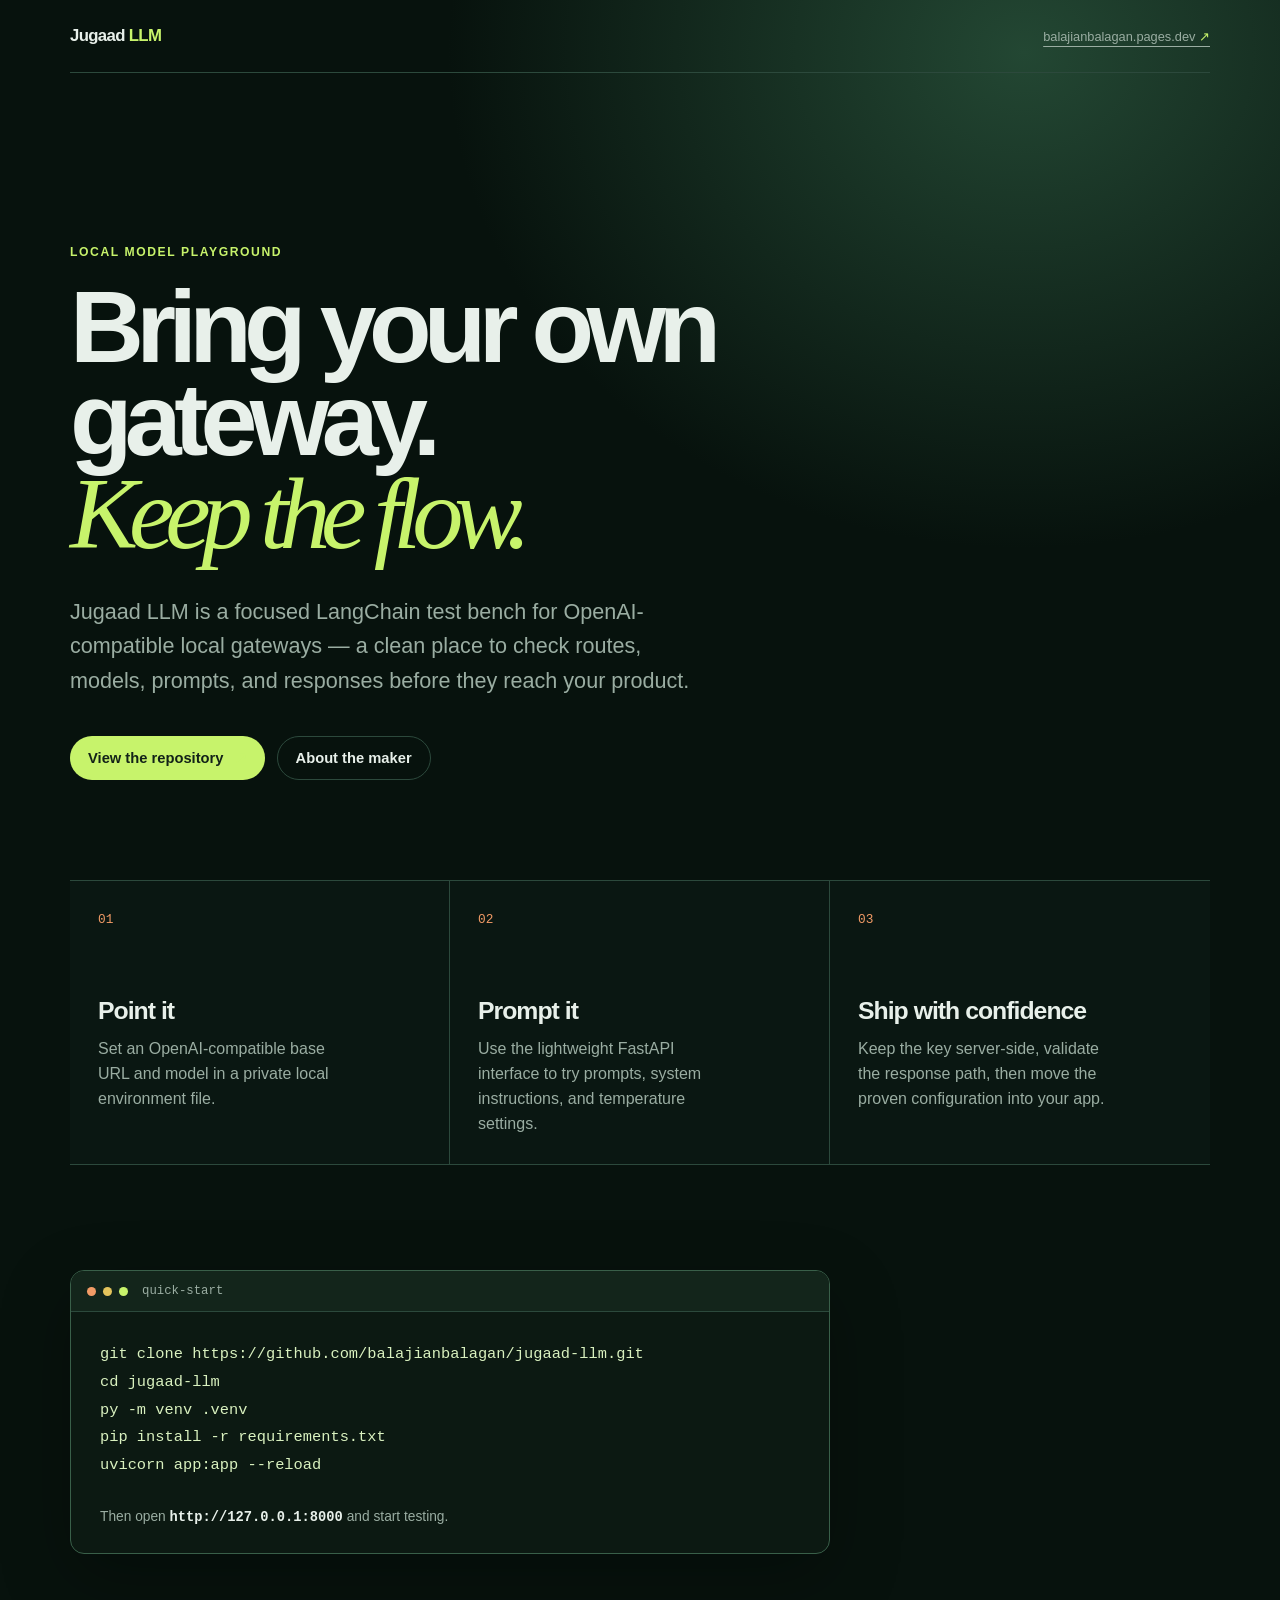
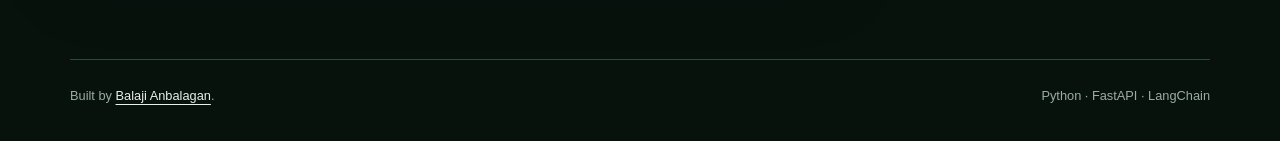
==== docs/index.html @ 56e87555 "Initial Jugaad LLM tester and Pages site" ====
<!doctype html>
<html lang="en">
  <head>
    <meta charset="utf-8" />
    <meta name="viewport" content="width=device-width, initial-scale=1" />
    <meta name="description" content="Jugaad LLM is a tiny LangChain test bench for a local OpenAI-compatible gateway." />
    <title>Jugaad LLM — local models, zero ceremony</title>
    <link rel="stylesheet" href="styles.css" />
  </head>
  <body>
    <main>
      <nav aria-label="Primary navigation">
        <a class="wordmark" href="#top" aria-label="Jugaad LLM home">Jugaad <span>LLM</span></a>
        <a class="site-link" href="https://balajianbalagan.pages.dev" target="_blank" rel="noreferrer">balajianbalagan.pages.dev <span aria-hidden="true">↗</span></a>
      </nav>
      <section id="top" class="hero" aria-labelledby="page-title">
        <p class="label">Local model playground</p>
        <h1 id="page-title">Bring your own gateway.<br /><em>Keep the flow.</em></h1>
        <p class="intro">Jugaad LLM is a focused LangChain test bench for OpenAI-compatible local gateways — a clean place to check routes, models, prompts, and responses before they reach your product.</p>
        <div class="actions">
          <a class="button primary" href="https://github.com/balajianbalagan/jugaad-llm" target="_blank" rel="noreferrer">View the repository <span aria-hidden="true">↗</span></a>
          <a class="button secondary" href="https://balajianbalagan.pages.dev" target="_blank" rel="noreferrer">About the maker</a>
        </div>
      </section>
      <section class="signal" aria-label="What Jugaad LLM does">
        <article><span>01</span><h2>Point it</h2><p>Set an OpenAI-compatible base URL and model in a private local environment file.</p></article>
        <article><span>02</span><h2>Prompt it</h2><p>Use the lightweight FastAPI interface to try prompts, system instructions, and temperature settings.</p></article>
        <article><span>03</span><h2>Ship with confidence</h2><p>Keep the key server-side, validate the response path, then move the proven configuration into your app.</p></article>
      </section>
      <section class="terminal" aria-label="Quick start">
        <div class="terminal-title"><span></span><span></span><span></span><p>quick-start</p></div>
        <pre><code>git clone https://github.com/balajianbalagan/jugaad-llm.git
cd jugaad-llm
py -m venv .venv
pip install -r requirements.txt
uvicorn app:app --reload</code></pre>
        <p>Then open <strong>http://127.0.0.1:8000</strong> and start testing.</p>
      </section>
    </main>
    <footer><p>Built by <a href="https://balajianbalagan.pages.dev" target="_blank" rel="noreferrer">Balaji Anbalagan</a>.</p><p>Python · FastAPI · LangChain</p></footer>
  </body>
</html>
---- docs/styles.css ----
:root { --ink:#e8f0ea; --quiet:#9aada2; --paper:#10201a; --deep:#07120d; --line:#2c493c; --lime:#c7f36b; --orange:#f29b66; font-family:"Trebuchet MS","Segoe UI",sans-serif; color:var(--ink); background:var(--deep); } * { box-sizing:border-box; } html { scroll-behavior:smooth; } body { min-width:320px; margin:0; background:radial-gradient(ellipse 60% 38% at 80% 3%,#234733 0%,transparent 75%),var(--deep); } main { width:min(1140px,calc(100% - 48px)); margin:auto; } nav { display:flex; align-items:center; justify-content:space-between; padding:26px 0; border-bottom:1px solid var(--line); } a { color:inherit; } .wordmark { font-size:1.05rem; font-weight:900; letter-spacing:-.04em; text-decoration:none; } .wordmark span { color:var(--lime); } .site-link { color:var(--quiet); font-size:.8rem; text-underline-offset:5px; } .site-link span,.button span { color:var(--lime); font-size:1.05em; } .hero { padding:clamp(88px,14vw,172px) 0 100px; max-width:900px; } .label { margin:0 0 21px; color:var(--lime); font-size:.76rem; font-weight:900; letter-spacing:.13em; text-transform:uppercase; } h1 { max-width:900px; margin:0; font-size:clamp(3.1rem,8vw,7.45rem); line-height:.91; letter-spacing:-.075em; } h1 em { color:var(--lime); font-family:Georgia,serif; font-weight:400; letter-spacing:-.09em; } .intro { max-width:645px; margin:34px 0 0; color:var(--quiet); font-size:clamp(1.05rem,2.2vw,1.35rem); line-height:1.6; } .actions { display:flex; flex-wrap:wrap; gap:12px; margin-top:38px; } .button { display:inline-flex; align-items:center; gap:10px; border-radius:99px; padding:13px 18px; font-size:.92rem; font-weight:800; text-decoration:none; transition:transform .18s ease,background .18s ease; } .button:hover { transform:translateY(-2px); } .primary { color:#132218; background:var(--lime); } .primary:hover { background:#d9ff8e; } .secondary { border:1px solid var(--line); color:var(--ink); } .secondary:hover { background:#173125; } .signal { display:grid; grid-template-columns:repeat(3,1fr); border-top:1px solid var(--line); border-bottom:1px solid var(--line); } .signal article { min-height:255px; padding:28px; border-right:1px solid var(--line); background:rgba(16,32,26,.42); } .signal article:last-child { border:0; } .signal span { color:var(--orange); font-family:ui-monospace,Consolas,monospace; font-size:.8rem; } h2 { margin:70px 0 12px; font-size:1.55rem; letter-spacing:-.04em; } .signal p { max-width:250px; margin:0; color:var(--quiet); line-height:1.55; } .terminal { width:min(760px,100%); margin:105px 0; border:1px solid #395f49; border-radius:14px; overflow:hidden; background:#0c1912; box-shadow:0 24px 70px rgba(0,0,0,.28); } .terminal-title { display:flex; align-items:center; gap:7px; padding:13px 16px; border-bottom:1px solid var(--line); background:#13251b; } .terminal-title span { width:9px; height:9px; border-radius:50%; background:#587464; } .terminal-title span:nth-child(1) { background:var(--orange); } .terminal-title span:nth-child(2) { background:#e3c35c; } .terminal-title span:nth-child(3) { background:var(--lime); } .terminal-title p { margin:0 0 0 7px; color:var(--quiet); font-family:ui-monospace,Consolas,monospace; font-size:.77rem; } pre { margin:0; padding:29px; overflow:auto; color:#d9f1bf; font:clamp(.76rem,1.8vw,.96rem)/1.8 ui-monospace,Consolas,monospace; } .terminal > p { margin:0; padding:0 29px 28px; color:var(--quiet); font-size:.86rem; } .terminal strong { color:var(--ink); font-family:ui-monospace,Consolas,monospace; } footer { display:flex; justify-content:space-between; gap:20px; width:min(1140px,calc(100% - 48px)); margin:auto; padding:28px 0 38px; border-top:1px solid var(--line); color:var(--quiet); font-size:.8rem; } footer p { margin:0; } footer a { color:var(--ink); text-underline-offset:4px; } @media (max-width:720px) { main,footer { width:min(100% - 30px,1140px); } nav { align-items:flex-start; gap:18px; } .site-link { max-width:155px; text-align:right; } .hero { padding:85px 0 70px; } .signal { grid-template-columns:1fr; } .signal article { min-height:0; padding:26px 18px; border-right:0; border-bottom:1px solid var(--line); } .signal article:last-child { border-bottom:0; } h2 { margin:28px 0 8px; } .terminal { margin:70px 0; } pre { padding:22px 18px; } .terminal > p { padding:0 18px 20px; } footer { display:block; } footer p + p { margin-top:10px; } }
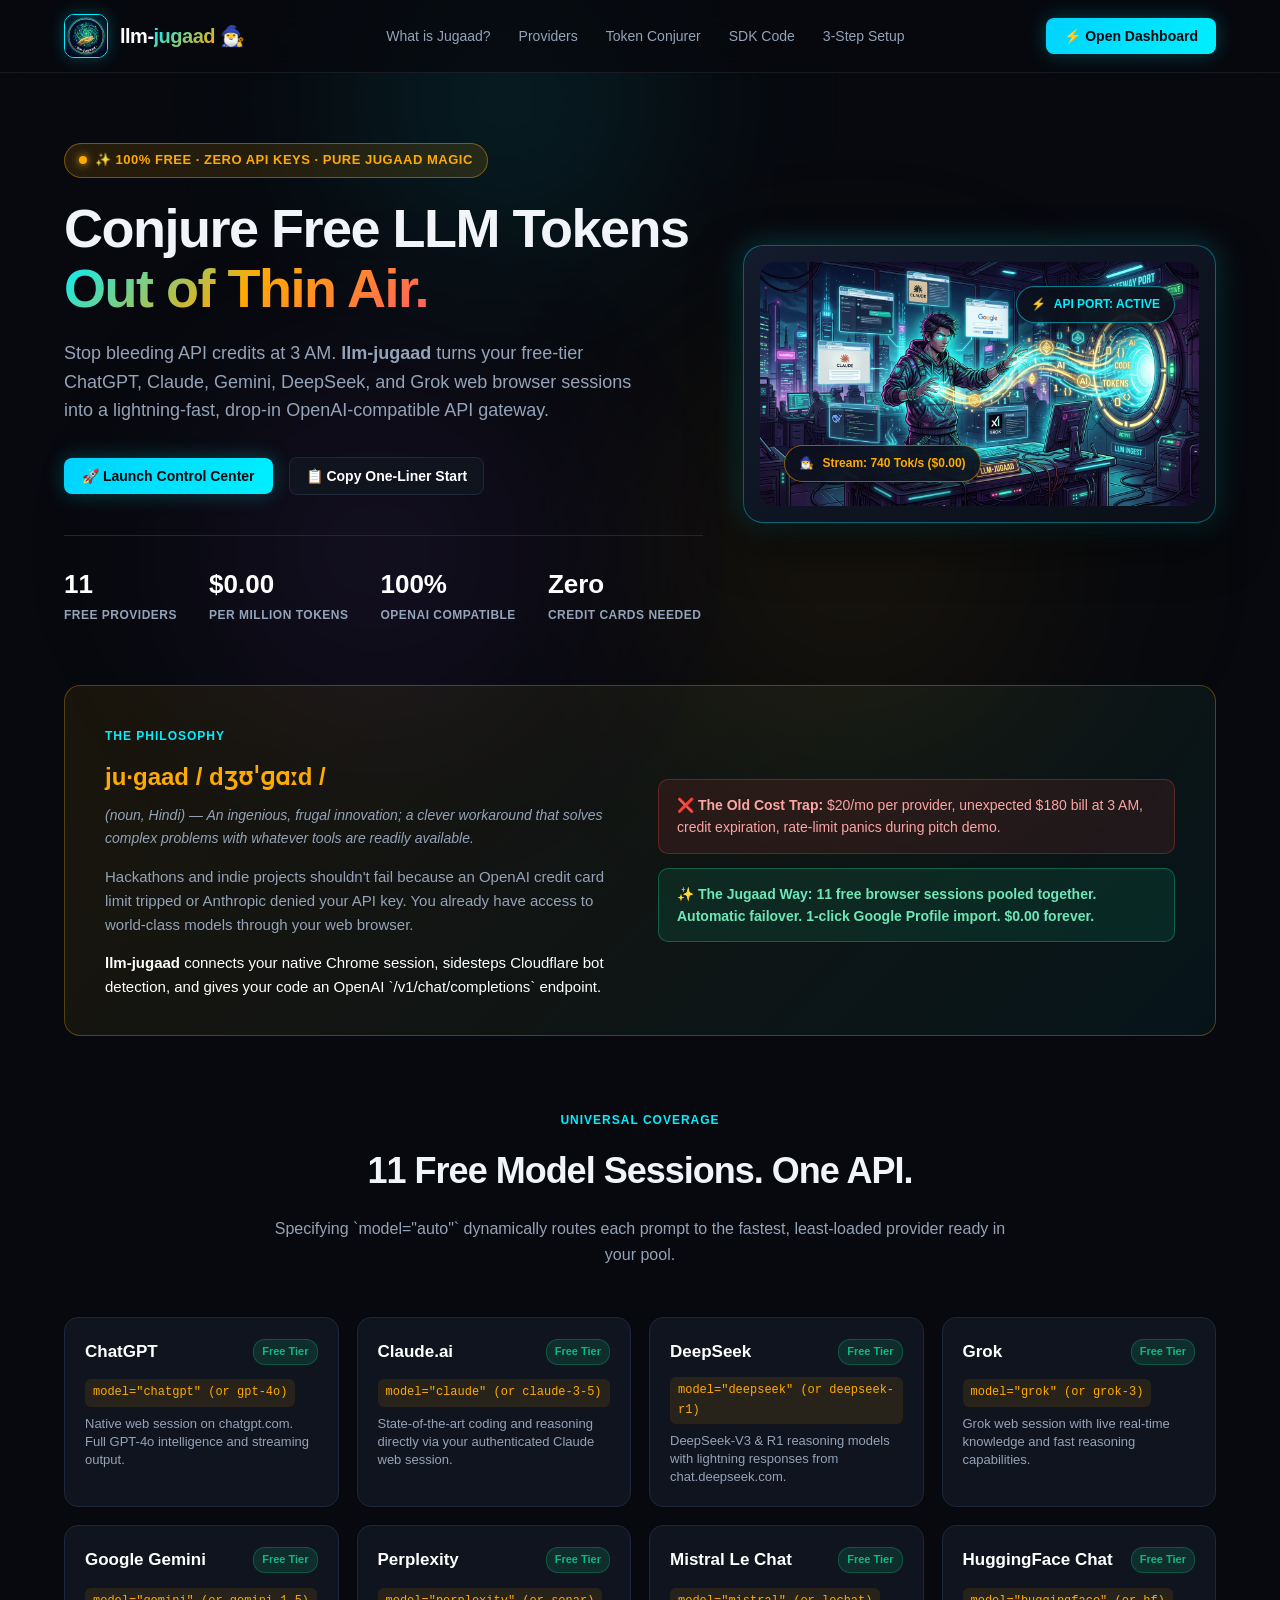
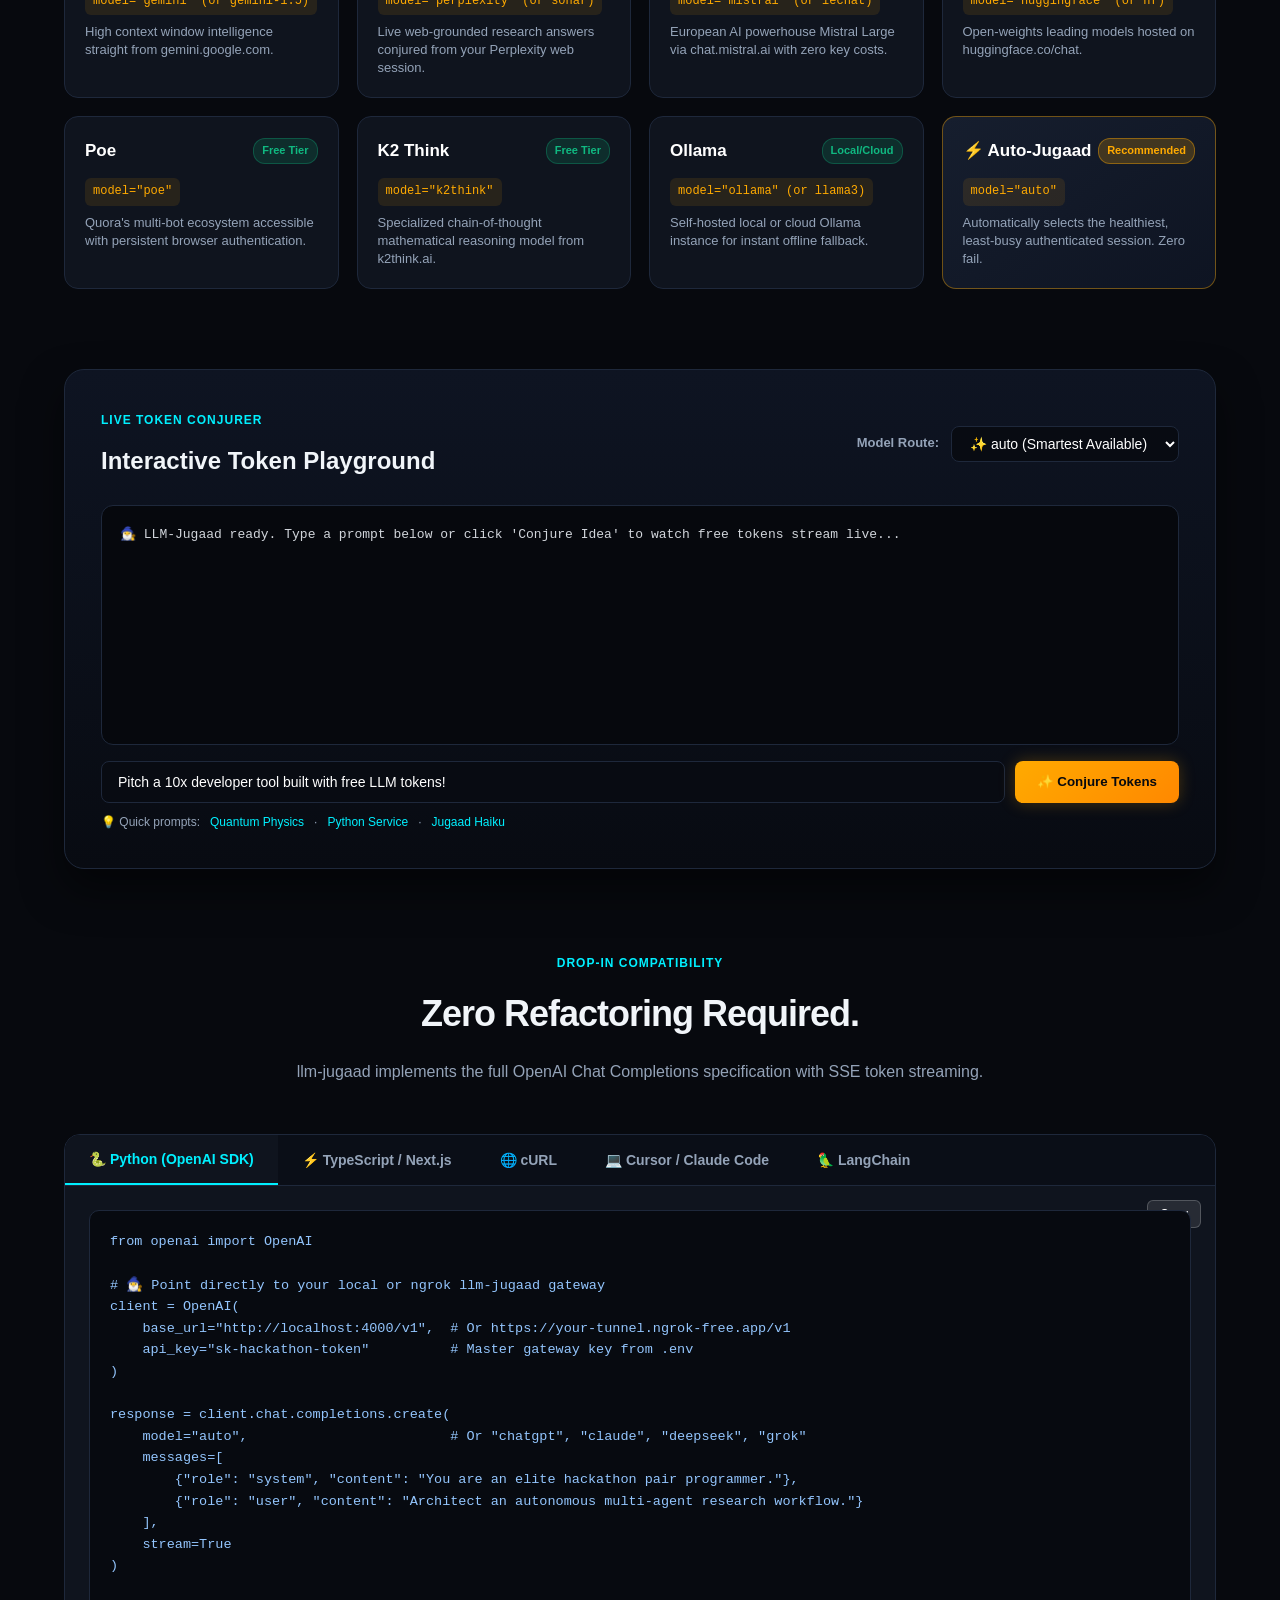
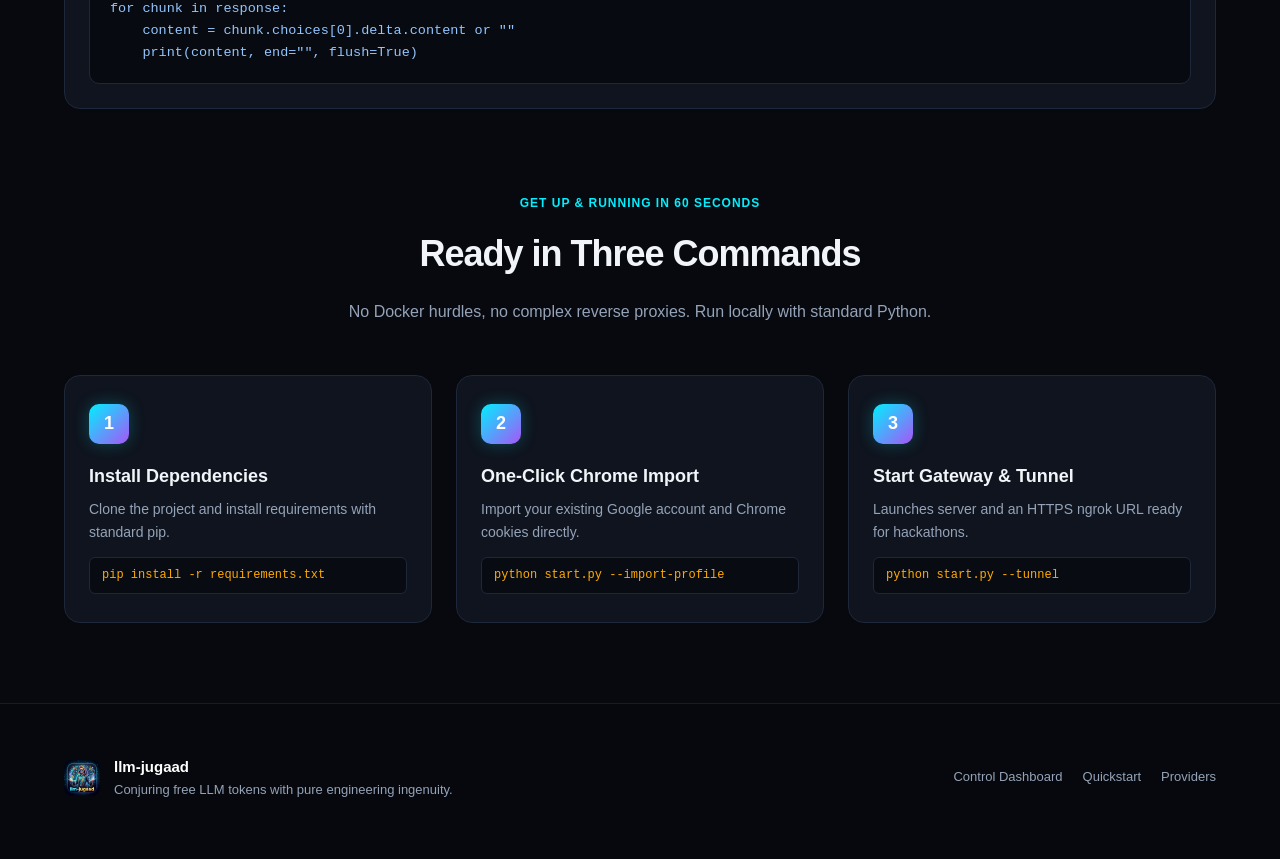
==== commit aa008174: "major changes" ====
--- a/docs/index.html
+++ b/docs/index.html
@@ -1,42 +1,1256 @@
 <!doctype html>
 <html lang="en">
-  <head>
-    <meta charset="utf-8" />
-    <meta name="viewport" content="width=device-width, initial-scale=1" />
-    <meta name="description" content="Jugaad LLM is a tiny LangChain test bench for a local OpenAI-compatible gateway." />
-    <title>Jugaad LLM — local models, zero ceremony</title>
-    <link rel="stylesheet" href="styles.css" />
-  </head>
-  <body>
-    <main>
-      <nav aria-label="Primary navigation">
-        <a class="wordmark" href="#top" aria-label="Jugaad LLM home">Jugaad <span>LLM</span></a>
-        <a class="site-link" href="https://balajianbalagan.pages.dev" target="_blank" rel="noreferrer">balajianbalagan.pages.dev <span aria-hidden="true">↗</span></a>
-      </nav>
-      <section id="top" class="hero" aria-labelledby="page-title">
-        <p class="label">Local model playground</p>
-        <h1 id="page-title">Bring your own gateway.<br /><em>Keep the flow.</em></h1>
-        <p class="intro">Jugaad LLM is a focused LangChain test bench for OpenAI-compatible local gateways — a clean place to check routes, models, prompts, and responses before they reach your product.</p>
-        <div class="actions">
-          <a class="button primary" href="https://github.com/balajianbalagan/jugaad-llm" target="_blank" rel="noreferrer">View the repository <span aria-hidden="true">↗</span></a>
-          <a class="button secondary" href="https://balajianbalagan.pages.dev" target="_blank" rel="noreferrer">About the maker</a>
-        </div>
-      </section>
-      <section class="signal" aria-label="What Jugaad LLM does">
-        <article><span>01</span><h2>Point it</h2><p>Set an OpenAI-compatible base URL and model in a private local environment file.</p></article>
-        <article><span>02</span><h2>Prompt it</h2><p>Use the lightweight FastAPI interface to try prompts, system instructions, and temperature settings.</p></article>
-        <article><span>03</span><h2>Ship with confidence</h2><p>Keep the key server-side, validate the response path, then move the proven configuration into your app.</p></article>
-      </section>
-      <section class="terminal" aria-label="Quick start">
-        <div class="terminal-title"><span></span><span></span><span></span><p>quick-start</p></div>
-        <pre><code>git clone https://github.com/balajianbalagan/jugaad-llm.git
-cd jugaad-llm
-py -m venv .venv
-pip install -r requirements.txt
-uvicorn app:app --reload</code></pre>
-        <p>Then open <strong>http://127.0.0.1:8000</strong> and start testing.</p>
-      </section>
-    </main>
-    <footer><p>Built by <a href="https://balajianbalagan.pages.dev" target="_blank" rel="noreferrer">Balaji Anbalagan</a>.</p><p>Python · FastAPI · LangChain</p></footer>
-  </body>
+<head>
+  <meta charset="utf-8">
+  <meta name="viewport" content="width=device-width, initial-scale=1">
+  <title>llm-jugaad 🧙‍♂️ | Free LLM Token Gateway</title>
+  <meta name="description" content="Conjure unlimited free LLM tokens from your free ChatGPT, Claude, Gemini, DeepSeek, and Grok web sessions into a drop-in OpenAI-compatible API gateway.">
+  <link rel="icon" type="image/jpeg" href="assets/llm-jugaad-badge.jpg">
+  <style>
+    :root {
+      --bg: #07090e;
+      --card-bg: #0f141e;
+      --card-border: #1e283b;
+      --card-hover: #26334d;
+      --text: #f1f5f9;
+      --muted: #94a3b8;
+      --accent-cyan: #00f0ff;
+      --accent-gold: #ffaa00;
+      --accent-purple: #a855f7;
+      --accent-green: #10b981;
+      --accent-red: #ef4444;
+      --glow-cyan: rgba(0, 240, 255, 0.25);
+      --glow-gold: rgba(255, 170, 0, 0.25);
+    }
+    * { box-sizing: border-box; margin: 0; padding: 0; }
+    body {
+      background: var(--bg);
+      color: var(--text);
+      font-family: -apple-system, BlinkMacSystemFont, "Segoe UI", Roboto, "Inter", Helvetica, Arial, sans-serif;
+      line-height: 1.6;
+      overflow-x: hidden;
+      min-height: 100vh;
+    }
+    a { color: var(--accent-cyan); text-decoration: none; }
+    a:hover { text-decoration: underline; }
+
+    /* Background glow effect */
+    .bg-blobs {
+      position: fixed;
+      top: 0; left: 0; right: 0; bottom: 0;
+      pointer-events: none;
+      z-index: 0;
+      overflow: hidden;
+    }
+    .blob-1 {
+      position: absolute;
+      top: -150px; left: 20%;
+      width: 500px; height: 500px;
+      background: radial-gradient(circle, rgba(0, 240, 255, 0.12) 0%, transparent 70%);
+      filter: blur(80px);
+    }
+    .blob-2 {
+      position: absolute;
+      top: 250px; right: 10%;
+      width: 600px; height: 600px;
+      background: radial-gradient(circle, rgba(255, 170, 0, 0.10) 0%, transparent 70%);
+      filter: blur(100px);
+    }
+    .blob-3 {
+      position: absolute;
+      bottom: 100px; left: 10%;
+      width: 500px; height: 500px;
+      background: radial-gradient(circle, rgba(168, 85, 247, 0.12) 0%, transparent 70%);
+      filter: blur(90px);
+    }
+
+    /* Container */
+    .container {
+      max-width: 1200px;
+      margin: 0 auto;
+      padding: 0 24px;
+      position: relative;
+      z-index: 1;
+    }
+
+    /* Nav */
+    header {
+      border-bottom: 1px solid rgba(255, 255, 255, 0.07);
+      backdrop-filter: blur(16px);
+      background: rgba(7, 9, 14, 0.75);
+      position: sticky;
+      top: 0;
+      z-index: 100;
+    }
+    .nav {
+      display: flex;
+      justify-content: space-between;
+      align-items: center;
+      height: 72px;
+    }
+    .brand-group {
+      display: flex;
+      align-items: center;
+      gap: 12px;
+      text-decoration: none;
+    }
+    .brand-logo-img {
+      width: 44px;
+      height: 44px;
+      border-radius: 10px;
+      box-shadow: 0 0 16px var(--glow-cyan);
+      border: 1px solid var(--accent-cyan);
+      object-fit: cover;
+    }
+    .brand-title {
+      font-size: 20px;
+      font-weight: 800;
+      letter-spacing: -0.5px;
+      color: #fff;
+    }
+    .brand-title span {
+      background: linear-gradient(135deg, var(--accent-cyan), var(--accent-gold));
+      -webkit-background-clip: text;
+      -webkit-text-fill-color: transparent;
+    }
+    .nav-links {
+      display: flex;
+      gap: 28px;
+      align-items: center;
+    }
+    .nav-links a {
+      color: var(--muted);
+      font-size: 14px;
+      font-weight: 500;
+      transition: color 0.2s;
+      text-decoration: none;
+    }
+    .nav-links a:hover {
+      color: #fff;
+    }
+    .nav-actions {
+      display: flex;
+      align-items: center;
+      gap: 12px;
+    }
+    .btn-glow {
+      background: linear-gradient(135deg, #00d2ff, #00f0ff);
+      color: #07090e;
+      font-weight: 700;
+      font-size: 14px;
+      padding: 10px 18px;
+      border-radius: 8px;
+      border: none;
+      cursor: pointer;
+      display: inline-flex;
+      align-items: center;
+      gap: 8px;
+      box-shadow: 0 0 20px var(--glow-cyan);
+      transition: transform 0.15s, box-shadow 0.15s;
+      text-decoration: none;
+    }
+    .btn-glow:hover {
+      transform: translateY(-2px);
+      box-shadow: 0 0 28px rgba(0, 240, 255, 0.45);
+      text-decoration: none;
+    }
+    .btn-secondary {
+      background: var(--card-bg);
+      color: #fff;
+      font-size: 14px;
+      font-weight: 600;
+      padding: 10px 16px;
+      border-radius: 8px;
+      border: 1px solid var(--card-border);
+      cursor: pointer;
+      display: inline-flex;
+      align-items: center;
+      gap: 8px;
+      text-decoration: none;
+      transition: background 0.2s, border-color 0.2s;
+    }
+    .btn-secondary:hover {
+      background: var(--card-hover);
+      border-color: var(--muted);
+      text-decoration: none;
+    }
+
+    /* Hero */
+    .hero {
+      padding: 70px 0 60px;
+      display: grid;
+      grid-template-columns: 1.15fr 0.85fr;
+      gap: 40px;
+      align-items: center;
+    }
+    .hero-badge {
+      display: inline-flex;
+      align-items: center;
+      gap: 8px;
+      padding: 6px 14px;
+      border-radius: 9999px;
+      background: rgba(255, 170, 0, 0.12);
+      border: 1px solid rgba(255, 170, 0, 0.4);
+      color: var(--accent-gold);
+      font-size: 13px;
+      font-weight: 700;
+      margin-bottom: 20px;
+      text-transform: uppercase;
+      letter-spacing: 0.5px;
+    }
+    .hero-badge-dot {
+      width: 8px;
+      height: 8px;
+      border-radius: 50%;
+      background: var(--accent-gold);
+      box-shadow: 0 0 8px var(--accent-gold);
+      animation: pulse 1.8s infinite;
+    }
+    @keyframes pulse {
+      0%, 100% { opacity: 1; transform: scale(1); }
+      50% { opacity: 0.4; transform: scale(1.3); }
+    }
+    .hero-title {
+      font-size: 54px;
+      font-weight: 900;
+      line-height: 1.12;
+      letter-spacing: -1.5px;
+      margin-bottom: 20px;
+    }
+    .hero-title .magic-text {
+      background: linear-gradient(135deg, #00f0ff 0%, #ffaa00 50%, #ff5e62 100%);
+      -webkit-background-clip: text;
+      -webkit-text-fill-color: transparent;
+    }
+    .hero-desc {
+      font-size: 18px;
+      color: var(--muted);
+      line-height: 1.6;
+      margin-bottom: 32px;
+      max-width: 580px;
+    }
+    .hero-actions {
+      display: flex;
+      gap: 16px;
+      align-items: center;
+      flex-wrap: wrap;
+    }
+    .stats-strip {
+      display: flex;
+      gap: 32px;
+      margin-top: 40px;
+      padding-top: 28px;
+      border-top: 1px solid var(--card-border);
+    }
+    .stat-item h3 {
+      font-size: 26px;
+      font-weight: 800;
+      color: #fff;
+    }
+    .stat-item p {
+      font-size: 12px;
+      color: var(--muted);
+      text-transform: uppercase;
+      letter-spacing: 0.5px;
+      font-weight: 600;
+    }
+
+    /* Hero Visual Card */
+    .hero-visual {
+      position: relative;
+    }
+    .hero-card {
+      background: linear-gradient(145deg, #131b2c, #0a0f18);
+      border: 1px solid rgba(0, 240, 255, 0.35);
+      border-radius: 20px;
+      padding: 16px;
+      box-shadow: 0 20px 50px rgba(0, 0, 0, 0.6), 0 0 30px var(--glow-cyan);
+      position: relative;
+      overflow: hidden;
+    }
+    .hero-img-wrap {
+      border-radius: 14px;
+      overflow: hidden;
+      position: relative;
+    }
+    .hero-img {
+      width: 100%;
+      height: auto;
+      display: block;
+      border-radius: 12px;
+      transition: transform 0.4s ease;
+    }
+    .hero-card:hover .hero-img {
+      transform: scale(1.02);
+    }
+    .magic-pill {
+      position: absolute;
+      background: rgba(10, 15, 24, 0.85);
+      backdrop-filter: blur(10px);
+      border: 1px solid rgba(255, 255, 255, 0.15);
+      border-radius: 30px;
+      padding: 8px 14px;
+      font-size: 12px;
+      font-weight: 700;
+      display: flex;
+      align-items: center;
+      gap: 8px;
+      color: #fff;
+      box-shadow: 0 10px 20px rgba(0, 0, 0, 0.5);
+    }
+    .pill-top-right {
+      top: 24px;
+      right: 24px;
+      border-color: rgba(0, 240, 255, 0.5);
+      color: var(--accent-cyan);
+    }
+    .pill-bottom-left {
+      bottom: 24px;
+      left: 24px;
+      border-color: rgba(255, 170, 0, 0.5);
+      color: var(--accent-gold);
+    }
+
+    /* Jugaad Philosophy Section */
+    .section-title-wrap {
+      text-align: center;
+      max-width: 760px;
+      margin: 0 auto 50px;
+    }
+    .section-badge {
+      display: inline-block;
+      font-size: 12px;
+      font-weight: 700;
+      text-transform: uppercase;
+      letter-spacing: 1px;
+      color: var(--accent-cyan);
+      margin-bottom: 12px;
+    }
+    .section-title {
+      font-size: 36px;
+      font-weight: 800;
+      letter-spacing: -1px;
+      margin-bottom: 16px;
+    }
+    .section-subtitle {
+      font-size: 16px;
+      color: var(--muted);
+    }
+
+    .jugaad-box {
+      background: linear-gradient(135deg, rgba(255, 170, 0, 0.08) 0%, rgba(0, 240, 255, 0.05) 100%);
+      border: 1px solid rgba(255, 170, 0, 0.3);
+      border-radius: 16px;
+      padding: 36px 40px;
+      margin-bottom: 70px;
+      display: grid;
+      grid-template-columns: 1fr 1fr;
+      gap: 36px;
+      align-items: center;
+    }
+    .jugaad-definition h4 {
+      font-size: 24px;
+      font-weight: 800;
+      color: var(--accent-gold);
+      margin-bottom: 8px;
+    }
+    .jugaad-definition em {
+      color: var(--muted);
+      font-size: 14px;
+      display: block;
+      margin-bottom: 16px;
+    }
+    .jugaad-comparison {
+      display: flex;
+      flex-direction: column;
+      gap: 14px;
+    }
+    .compare-card {
+      padding: 14px 18px;
+      border-radius: 10px;
+      font-size: 14px;
+    }
+    .compare-card.bad {
+      background: rgba(239, 68, 68, 0.1);
+      border: 1px solid rgba(239, 68, 68, 0.3);
+      color: #fca5a5;
+    }
+    .compare-card.good {
+      background: rgba(16, 185, 129, 0.12);
+      border: 1px solid rgba(16, 185, 129, 0.4);
+      color: #6ee7b7;
+      font-weight: 600;
+    }
+
+    /* Providers Grid */
+    .providers-grid {
+      display: grid;
+      grid-template-columns: repeat(auto-fit, minmax(240px, 1fr));
+      gap: 18px;
+      margin-bottom: 80px;
+    }
+    .provider-card {
+      background: var(--card-bg);
+      border: 1px solid var(--card-border);
+      border-radius: 14px;
+      padding: 20px;
+      transition: transform 0.2s, border-color 0.2s, box-shadow 0.2s;
+      position: relative;
+    }
+    .provider-card:hover {
+      transform: translateY(-4px);
+      border-color: var(--accent-cyan);
+      box-shadow: 0 10px 24px rgba(0, 0, 0, 0.4), 0 0 15px rgba(0, 240, 255, 0.15);
+    }
+    .p-head {
+      display: flex;
+      justify-content: space-between;
+      align-items: center;
+      margin-bottom: 12px;
+    }
+    .p-head h4 {
+      font-size: 17px;
+      font-weight: 700;
+      color: #fff;
+    }
+    .p-badge {
+      font-size: 11px;
+      font-weight: 700;
+      padding: 3px 8px;
+      border-radius: 12px;
+      background: rgba(16, 185, 129, 0.15);
+      color: var(--accent-green);
+      border: 1px solid rgba(16, 185, 129, 0.3);
+    }
+    .p-model {
+      font-family: ui-monospace, SFMono-Regular, Menlo, monospace;
+      font-size: 12px;
+      color: var(--accent-gold);
+      background: rgba(255, 170, 0, 0.1);
+      padding: 4px 8px;
+      border-radius: 6px;
+      display: inline-block;
+      margin-bottom: 8px;
+    }
+    .p-desc {
+      font-size: 13px;
+      color: var(--muted);
+      line-height: 1.4;
+    }
+
+    /* Live Playground & Token Streamer */
+    .playground-section {
+      background: linear-gradient(180deg, #0e1422 0%, #080b12 100%);
+      border: 1px solid var(--card-border);
+      border-radius: 20px;
+      padding: 36px;
+      margin-bottom: 80px;
+      box-shadow: 0 20px 40px rgba(0, 0, 0, 0.5);
+    }
+    .playground-header {
+      display: flex;
+      justify-content: space-between;
+      align-items: center;
+      margin-bottom: 24px;
+      flex-wrap: wrap;
+      gap: 16px;
+    }
+    .playground-controls {
+      display: flex;
+      gap: 12px;
+      align-items: center;
+    }
+    select.model-select {
+      background: #080b12;
+      color: #fff;
+      border: 1px solid var(--card-border);
+      border-radius: 8px;
+      padding: 8px 14px;
+      font-size: 14px;
+      outline: none;
+    }
+    .chat-window {
+      background: #06080d;
+      border: 1px solid var(--card-border);
+      border-radius: 12px;
+      height: 240px;
+      padding: 18px;
+      overflow-y: auto;
+      font-family: ui-monospace, SFMono-Regular, Menlo, monospace;
+      font-size: 13px;
+      color: #d1d5db;
+      line-height: 1.7;
+      margin-bottom: 16px;
+      white-space: pre-wrap;
+    }
+    .input-bar {
+      display: flex;
+      gap: 10px;
+    }
+    .input-bar input {
+      flex: 1;
+      background: #080b12;
+      border: 1px solid var(--card-border);
+      border-radius: 8px;
+      padding: 12px 16px;
+      color: #fff;
+      font-size: 14px;
+      outline: none;
+    }
+    .input-bar input:focus {
+      border-color: var(--accent-cyan);
+      box-shadow: 0 0 10px var(--glow-cyan);
+    }
+    .btn-conjure {
+      background: linear-gradient(135deg, var(--accent-gold), #ff8800);
+      color: #07090e;
+      border: none;
+      font-weight: 700;
+      padding: 12px 22px;
+      border-radius: 8px;
+      cursor: pointer;
+      display: flex;
+      align-items: center;
+      gap: 8px;
+      box-shadow: 0 0 16px var(--glow-gold);
+    }
+
+    /* Integration Tabs */
+    .tabs-container {
+      background: var(--card-bg);
+      border: 1px solid var(--card-border);
+      border-radius: 16px;
+      overflow: hidden;
+      margin-bottom: 80px;
+    }
+    .tabs-header {
+      display: flex;
+      background: #0a0e17;
+      border-bottom: 1px solid var(--card-border);
+      overflow-x: auto;
+    }
+    .tab-btn {
+      padding: 16px 24px;
+      background: none;
+      border: none;
+      color: var(--muted);
+      font-size: 14px;
+      font-weight: 600;
+      cursor: pointer;
+      display: flex;
+      align-items: center;
+      gap: 8px;
+      transition: color 0.2s, background 0.2s;
+      white-space: nowrap;
+    }
+    .tab-btn.active {
+      color: var(--accent-cyan);
+      background: var(--card-bg);
+      border-bottom: 2px solid var(--accent-cyan);
+    }
+    .tab-content {
+      padding: 24px;
+      position: relative;
+    }
+    .code-box {
+      background: #070a10;
+      border: 1px solid var(--card-border);
+      border-radius: 10px;
+      padding: 20px;
+      font-family: ui-monospace, SFMono-Regular, Menlo, monospace;
+      font-size: 13.5px;
+      line-height: 1.6;
+      color: #93c5fd;
+      overflow-x: auto;
+      position: relative;
+    }
+    .copy-btn {
+      position: absolute;
+      top: 14px;
+      right: 14px;
+      background: rgba(255, 255, 255, 0.1);
+      border: 1px solid rgba(255, 255, 255, 0.2);
+      color: #fff;
+      font-size: 12px;
+      padding: 6px 12px;
+      border-radius: 6px;
+      cursor: pointer;
+      transition: background 0.2s;
+    }
+    .copy-btn:hover {
+      background: rgba(255, 255, 255, 0.25);
+    }
+
+    /* 3-Step Setup */
+    .steps-grid {
+      display: grid;
+      grid-template-columns: repeat(3, 1fr);
+      gap: 24px;
+      margin-bottom: 80px;
+    }
+    .step-card {
+      background: var(--card-bg);
+      border: 1px solid var(--card-border);
+      border-radius: 16px;
+      padding: 28px 24px;
+      position: relative;
+    }
+    .step-num {
+      width: 40px;
+      height: 40px;
+      border-radius: 10px;
+      background: linear-gradient(135deg, var(--accent-cyan), var(--accent-purple));
+      color: #fff;
+      display: flex;
+      align-items: center;
+      justify-content: center;
+      font-weight: 800;
+      font-size: 18px;
+      margin-bottom: 18px;
+      box-shadow: 0 0 16px var(--glow-cyan);
+    }
+    .step-card h4 {
+      font-size: 18px;
+      font-weight: 700;
+      margin-bottom: 8px;
+    }
+    .step-card p {
+      font-size: 14px;
+      color: var(--muted);
+      margin-bottom: 14px;
+    }
+    .step-card code {
+      display: block;
+      background: #080b12;
+      padding: 8px 12px;
+      border-radius: 6px;
+      font-family: ui-monospace, SFMono-Regular, Menlo, monospace;
+      font-size: 12px;
+      color: var(--accent-gold);
+      border: 1px solid var(--card-border);
+    }
+
+    /* Footer */
+    footer {
+      border-top: 1px solid rgba(255, 255, 255, 0.08);
+      padding: 50px 0 60px;
+      background: rgba(7, 9, 14, 0.9);
+      position: relative;
+      z-index: 1;
+    }
+    .footer-content {
+      display: flex;
+      justify-content: space-between;
+      align-items: center;
+      flex-wrap: wrap;
+      gap: 24px;
+    }
+    .footer-left {
+      display: flex;
+      align-items: center;
+      gap: 14px;
+    }
+    .footer-left img {
+      width: 36px;
+      height: 36px;
+      border-radius: 8px;
+    }
+    .footer-text {
+      font-size: 13px;
+      color: var(--muted);
+    }
+    .footer-nav {
+      display: flex;
+      gap: 20px;
+      font-size: 13px;
+    }
+    .footer-nav a {
+      color: var(--muted);
+    }
+    .footer-nav a:hover {
+      color: #fff;
+    }
+
+    /* Toast */
+    #toast {
+      position: fixed;
+      bottom: 24px;
+      right: 24px;
+      background: #10b981;
+      color: #fff;
+      padding: 10px 18px;
+      border-radius: 8px;
+      font-size: 13px;
+      font-weight: 600;
+      box-shadow: 0 10px 25px rgba(0, 0, 0, 0.5);
+      transform: translateY(100px);
+      opacity: 0;
+      transition: all 0.25s cubic-bezier(0.16, 1, 0.3, 1);
+      z-index: 1000;
+    }
+    #toast.show {
+      transform: translateY(0);
+      opacity: 1;
+    }
+
+    @media (max-width: 900px) {
+      .hero { grid-template-columns: 1fr; text-align: center; }
+      .hero-title { font-size: 38px; }
+      .hero-desc { margin: 0 auto 32px; }
+      .hero-actions { justify-content: center; }
+      .stats-strip { justify-content: center; }
+      .jugaad-box { grid-template-columns: 1fr; }
+      .steps-grid { grid-template-columns: 1fr; }
+      .nav-links { display: none; }
+    }
+  </style>
+</head>
+<body>
+
+  <!-- Ambient Light Blobs -->
+  <div class="bg-blobs">
+    <div class="blob-1"></div>
+    <div class="blob-2"></div>
+    <div class="blob-3"></div>
+  </div>
+
+  <!-- Header Nav -->
+  <header>
+    <div class="container nav">
+      <a href="#" class="brand-group">
+        <img src="assets/llm-jugaad-badge.jpg" alt="llm-jugaad logo" class="brand-logo-img">
+        <div class="brand-title">llm-<span>jugaad</span> 🧙‍♂️</div>
+      </a>
+      <div class="nav-links">
+        <a href="#jugaad">What is Jugaad?</a>
+        <a href="#providers">Providers</a>
+        <a href="#playground">Token Conjurer</a>
+        <a href="#integration">SDK Code</a>
+        <a href="#setup">3-Step Setup</a>
+      </div>
+      <div class="nav-actions">
+        <button onclick="openDashboard()" class="btn-glow">
+          ⚡ Open Dashboard
+        </button>
+      </div>
+    </div>
+  </header>
+
+  <main class="container">
+    <!-- Hero Section -->
+    <section class="hero">
+      <div class="hero-content">
+        <div class="hero-badge">
+          <span class="hero-badge-dot"></span>
+          ✨ 100% Free · Zero API Keys · Pure Jugaad Magic
+        </div>
+        <h1 class="hero-title">
+          Conjure Free LLM Tokens <br>
+          <span class="magic-text">Out of Thin Air.</span>
+        </h1>
+        <p class="hero-desc">
+          Stop bleeding API credits at 3 AM. <b>llm-jugaad</b> turns your free-tier ChatGPT, Claude, Gemini, DeepSeek, and Grok web browser sessions into a lightning-fast, drop-in OpenAI-compatible API gateway.
+        </p>
+        <div class="hero-actions">
+          <button onclick="openDashboard()" class="btn-glow">
+            🚀 Launch Control Center
+          </button>
+          <button class="btn-secondary" onclick="copySnippet('git clone https://github.com/<owner>/<repo> && cd useful-projects && pip install -r requirements.txt && python start.py --tunnel')">
+            📋 Copy One-Liner Start
+          </button>
+        </div>
+
+        <div class="stats-strip">
+          <div class="stat-item">
+            <h3>11</h3>
+            <p>Free Providers</p>
+          </div>
+          <div class="stat-item">
+            <h3>$0.00</h3>
+            <p>Per Million Tokens</p>
+          </div>
+          <div class="stat-item">
+            <h3>100%</h3>
+            <p>OpenAI Compatible</p>
+          </div>
+          <div class="stat-item">
+            <h3>Zero</h3>
+            <p>Credit Cards Needed</p>
+          </div>
+        </div>
+      </div>
+
+      <div class="hero-visual">
+        <div class="hero-card">
+          <div class="hero-img-wrap">
+            <img src="assets/llm-jugaad-hero.jpg" alt="LLM-Jugaad Magic Man conjuring LLM tokens" class="hero-img">
+            <div class="magic-pill pill-top-right">
+              ⚡ <span>API PORT: <b>ACTIVE</b></span>
+            </div>
+            <div class="magic-pill pill-bottom-left">
+              🧙‍♂️ <span>Stream: <b>740 Tok/s</b> ($0.00)</span>
+            </div>
+          </div>
+        </div>
+      </div>
+    </section>
+
+    <!-- Jugaad Explanation -->
+    <section id="jugaad" class="jugaad-box">
+      <div class="jugaad-definition">
+        <span class="section-badge">The Philosophy</span>
+        <h4>ju·gaad / dʒʊˈɡɑːd /</h4>
+        <em>(noun, Hindi) — An ingenious, frugal innovation; a clever workaround that solves complex problems with whatever tools are readily available.</em>
+        <p style="color: var(--muted); font-size: 15px; margin-bottom: 14px;">
+          Hackathons and indie projects shouldn't fail because an OpenAI credit card limit tripped or Anthropic denied your API key. You already have access to world-class models through your web browser.
+        </p>
+        <p style="color: #fff; font-size: 15px; font-weight: 500;">
+          <b>llm-jugaad</b> connects your native Chrome session, sidesteps Cloudflare bot detection, and gives your code an OpenAI `/v1/chat/completions` endpoint.
+        </p>
+      </div>
+
+      <div class="jugaad-comparison">
+        <div class="compare-card bad">
+          ❌ <b>The Old Cost Trap:</b> $20/mo per provider, unexpected $180 bill at 3 AM, credit expiration, rate-limit panics during pitch demo.
+        </div>
+        <div class="compare-card good">
+          ✨ <b>The Jugaad Way:</b> 11 free browser sessions pooled together. Automatic failover. 1-click Google Profile import. $0.00 forever.
+        </div>
+      </div>
+    </section>
+
+    <!-- 11 Supported Providers Grid -->
+    <section id="providers">
+      <div class="section-title-wrap">
+        <span class="section-badge">Universal Coverage</span>
+        <h2 class="section-title">11 Free Model Sessions. One API.</h2>
+        <p class="section-subtitle">Specifying `model="auto"` dynamically routes each prompt to the fastest, least-loaded provider ready in your pool.</p>
+      </div>
+
+      <div class="providers-grid">
+        <div class="provider-card">
+          <div class="p-head">
+            <h4>ChatGPT</h4>
+            <span class="p-badge">Free Tier</span>
+          </div>
+          <div class="p-model">model="chatgpt" (or gpt-4o)</div>
+          <p class="p-desc">Native web session on chatgpt.com. Full GPT-4o intelligence and streaming output.</p>
+        </div>
+
+        <div class="provider-card">
+          <div class="p-head">
+            <h4>Claude.ai</h4>
+            <span class="p-badge">Free Tier</span>
+          </div>
+          <div class="p-model">model="claude" (or claude-3-5)</div>
+          <p class="p-desc">State-of-the-art coding and reasoning directly via your authenticated Claude web session.</p>
+        </div>
+
+        <div class="provider-card">
+          <div class="p-head">
+            <h4>DeepSeek</h4>
+            <span class="p-badge">Free Tier</span>
+          </div>
+          <div class="p-model">model="deepseek" (or deepseek-r1)</div>
+          <p class="p-desc">DeepSeek-V3 & R1 reasoning models with lightning responses from chat.deepseek.com.</p>
+        </div>
+
+        <div class="provider-card">
+          <div class="p-head">
+            <h4>Grok</h4>
+            <span class="p-badge">Free Tier</span>
+          </div>
+          <div class="p-model">model="grok" (or grok-3)</div>
+          <p class="p-desc">Grok web session with live real-time knowledge and fast reasoning capabilities.</p>
+        </div>
+
+        <div class="provider-card">
+          <div class="p-head">
+            <h4>Google Gemini</h4>
+            <span class="p-badge">Free Tier</span>
+          </div>
+          <div class="p-model">model="gemini" (or gemini-1.5)</div>
+          <p class="p-desc">High context window intelligence straight from gemini.google.com.</p>
+        </div>
+
+        <div class="provider-card">
+          <div class="p-head">
+            <h4>Perplexity</h4>
+            <span class="p-badge">Free Tier</span>
+          </div>
+          <div class="p-model">model="perplexity" (or sonar)</div>
+          <p class="p-desc">Live web-grounded research answers conjured from your Perplexity web session.</p>
+        </div>
+
+        <div class="provider-card">
+          <div class="p-head">
+            <h4>Mistral Le Chat</h4>
+            <span class="p-badge">Free Tier</span>
+          </div>
+          <div class="p-model">model="mistral" (or lechat)</div>
+          <p class="p-desc">European AI powerhouse Mistral Large via chat.mistral.ai with zero key costs.</p>
+        </div>
+
+        <div class="provider-card">
+          <div class="p-head">
+            <h4>HuggingFace Chat</h4>
+            <span class="p-badge">Free Tier</span>
+          </div>
+          <div class="p-model">model="huggingface" (or hf)</div>
+          <p class="p-desc">Open-weights leading models hosted on huggingface.co/chat.</p>
+        </div>
+
+        <div class="provider-card">
+          <div class="p-head">
+            <h4>Poe</h4>
+            <span class="p-badge">Free Tier</span>
+          </div>
+          <div class="p-model">model="poe"</div>
+          <p class="p-desc">Quora's multi-bot ecosystem accessible with persistent browser authentication.</p>
+        </div>
+
+        <div class="provider-card">
+          <div class="p-head">
+            <h4>K2 Think</h4>
+            <span class="p-badge">Free Tier</span>
+          </div>
+          <div class="p-model">model="k2think"</div>
+          <p class="p-desc">Specialized chain-of-thought mathematical reasoning model from k2think.ai.</p>
+        </div>
+
+        <div class="provider-card">
+          <div class="p-head">
+            <h4>Ollama</h4>
+            <span class="p-badge">Local/Cloud</span>
+          </div>
+          <div class="p-model">model="ollama" (or llama3)</div>
+          <p class="p-desc">Self-hosted local or cloud Ollama instance for instant offline fallback.</p>
+        </div>
+
+        <div class="provider-card" style="border-color: rgba(255, 170, 0, 0.4); background: linear-gradient(145deg, #161e2e, #0e1422);">
+          <div class="p-head">
+            <h4>⚡ Auto-Jugaad</h4>
+            <span class="p-badge" style="background: rgba(255,170,0,0.2); color: var(--accent-gold); border-color: rgba(255,170,0,0.4);">Recommended</span>
+          </div>
+          <div class="p-model">model="auto"</div>
+          <p class="p-desc">Automatically selects the healthiest, least-busy authenticated session. Zero fail.</p>
+        </div>
+      </div>
+    </section>
+
+    <!-- Interactive Live Playground -->
+    <section id="playground" class="playground-section">
+      <div class="playground-header">
+        <div>
+          <span class="section-badge">Live Token Conjurer</span>
+          <h3 style="font-size: 24px; font-weight: 800;">Interactive Token Playground</h3>
+        </div>
+        <div class="playground-controls">
+          <label style="font-size: 13px; color: var(--muted); font-weight: 600;">Model Route:</label>
+          <select id="play-model" class="model-select">
+            <option value="auto">✨ auto (Smartest Available)</option>
+            <option value="chatgpt">ChatGPT (gpt-4o)</option>
+            <option value="claude">Claude (claude-3-5)</option>
+            <option value="deepseek">DeepSeek (r1/v3)</option>
+            <option value="gemini">Google Gemini</option>
+            <option value="grok">Grok</option>
+          </select>
+        </div>
+      </div>
+
+      <div id="chat-stream" class="chat-window">🧙‍♂️ LLM-Jugaad ready. Type a prompt below or click 'Conjure Idea' to watch free tokens stream live...</div>
+
+      <div class="input-bar">
+        <input type="text" id="play-input" placeholder="e.g. Pitch a crazy AI hackathon project using llm-jugaad..." value="Pitch a 10x developer tool built with free LLM tokens!">
+        <button class="btn-conjure" onclick="streamDemo()">
+          ✨ Conjure Tokens
+        </button>
+      </div>
+      <div style="margin-top: 10px; display: flex; gap: 10px; font-size: 12px; color: var(--muted);">
+        <span>💡 Quick prompts:</span>
+        <a href="javascript:void(0)" onclick="setPrompt('Explain quantum teleportation to a 10 year old.')" style="color: var(--accent-cyan);">Quantum Physics</a> ·
+        <a href="javascript:void(0)" onclick="setPrompt('Write a Python FastAPI microservice that streams real-time stock sentiments.')" style="color: var(--accent-cyan);">Python Service</a> ·
+        <a href="javascript:void(0)" onclick="setPrompt('Give me a haiku about Indian jugaad engineering and coding.')" style="color: var(--accent-cyan);">Jugaad Haiku</a>
+      </div>
+    </section>
+
+    <!-- Drop-In SDK Integration -->
+    <section id="integration">
+      <div class="section-title-wrap">
+        <span class="section-badge">Drop-In Compatibility</span>
+        <h2 class="section-title">Zero Refactoring Required.</h2>
+        <p class="section-subtitle">llm-jugaad implements the full OpenAI Chat Completions specification with SSE token streaming.</p>
+      </div>
+
+      <div class="tabs-container">
+        <div class="tabs-header">
+          <button class="tab-btn active" onclick="switchTab(event, 'tab-python')">🐍 Python (OpenAI SDK)</button>
+          <button class="tab-btn" onclick="switchTab(event, 'tab-ts')">⚡ TypeScript / Next.js</button>
+          <button class="tab-btn" onclick="switchTab(event, 'tab-curl')">🌐 cURL</button>
+          <button class="tab-btn" onclick="switchTab(event, 'tab-cursor')">💻 Cursor / Claude Code</button>
+          <button class="tab-btn" onclick="switchTab(event, 'tab-langchain')">🦜 LangChain</button>
+        </div>
+
+        <div id="tab-python" class="tab-content">
+          <button class="copy-btn" onclick="copyCode('code-py')">Copy</button>
+          <pre id="code-py" class="code-box"><code>from openai import OpenAI
+
+# 🧙‍♂️ Point directly to your local or ngrok llm-jugaad gateway
+client = OpenAI(
+    base_url="http://localhost:4000/v1",  # Or https://your-tunnel.ngrok-free.app/v1
+    api_key="sk-hackathon-token"          # Master gateway key from .env
+)
+
+response = client.chat.completions.create(
+    model="auto",                         # Or "chatgpt", "claude", "deepseek", "grok"
+    messages=[
+        {"role": "system", "content": "You are an elite hackathon pair programmer."},
+        {"role": "user", "content": "Architect an autonomous multi-agent research workflow."}
+    ],
+    stream=True
+)
+
+for chunk in response:
+    content = chunk.choices[0].delta.content or ""
+    print(content, end="", flush=True)</code></pre>
+        </div>
+
+        <div id="tab-ts" class="tab-content" style="display: none;">
+          <button class="copy-btn" onclick="copyCode('code-ts')">Copy</button>
+          <pre id="code-ts" class="code-box"><code>import { createOpenAI } from '@ai-sdk/openai';
+import { streamText } from 'ai';
+
+// 🧙‍♂️ Drop-in OpenAI provider pointed to llm-jugaad
+const jugaad = createOpenAI({
+  baseURL: 'http://localhost:4000/v1',
+  apiKey: 'sk-hackathon-token',
+});
+
+const result = await streamText({
+  model: jugaad('claude'), // routes seamlessly to your Claude free web session!
+  prompt: 'Generate 3 high-converting landing page hooks for our AI product.',
+});
+
+for await (const delta of result.textStream) {
+  process.stdout.write(delta);
+}</code></pre>
+        </div>
+
+        <div id="tab-curl" class="tab-content" style="display: none;">
+          <button class="copy-btn" onclick="copyCode('code-curl')">Copy</button>
+          <pre id="code-curl" class="code-box"><code>curl http://localhost:4000/v1/chat/completions \
+  -H "Authorization: Bearer sk-hackathon-token" \
+  -H "Content-Type: application/json" \
+  -d '{
+    "model": "deepseek",
+    "messages": [
+      {"role": "user", "content": "Explain the concept of Jugaad in 2 sentences."}
+    ],
+    "stream": true
+  }'</code></pre>
+        </div>
+
+        <div id="tab-cursor" class="tab-content" style="display: none;">
+          <button class="copy-btn" onclick="copyCode('code-cursor')">Copy</button>
+          <pre id="code-cursor" class="code-box"><code># Cursor / Windsurf Settings:
+# Settings -> Models -> Add Custom Model:
+# Override OpenAI Base URL:
+http://localhost:4000/v1
+
+# API Key:
+sk-hackathon-token
+
+# Model Name:
+gpt-4o  (or claude-3-5, deepseek-r1, auto)</code></pre>
+        </div>
+
+        <div id="tab-langchain" class="tab-content" style="display: none;">
+          <button class="copy-btn" onclick="copyCode('code-lc')">Copy</button>
+          <pre id="code-lc" class="code-box"><code>from langchain_openai import ChatOpenAI
+
+llm = ChatOpenAI(
+    base_url="http://localhost:4000/v1",
+    api_key="sk-hackathon-token",
+    model="auto",
+    streaming=True
+)
+
+for chunk in llm.stream("Give me three bullet points on why jugaad engineering wins hackathons."):
+    print(chunk.content, end="", flush=True)</code></pre>
+        </div>
+      </div>
+    </section>
+
+    <!-- 3-Step Setup -->
+    <section id="setup">
+      <div class="section-title-wrap">
+        <span class="section-badge">Get Up & Running In 60 Seconds</span>
+        <h2 class="section-title">Ready in Three Commands</h2>
+        <p class="section-subtitle">No Docker hurdles, no complex reverse proxies. Run locally with standard Python.</p>
+      </div>
+
+      <div class="steps-grid">
+        <div class="step-card">
+          <div class="step-num">1</div>
+          <h4>Install Dependencies</h4>
+          <p>Clone the project and install requirements with standard pip.</p>
+          <code>pip install -r requirements.txt</code>
+        </div>
+
+        <div class="step-card">
+          <div class="step-num">2</div>
+          <h4>One-Click Chrome Import</h4>
+          <p>Import your existing Google account and Chrome cookies directly.</p>
+          <code>python start.py --import-profile</code>
+        </div>
+
+        <div class="step-card">
+          <div class="step-num">3</div>
+          <h4>Start Gateway & Tunnel</h4>
+          <p>Launches server and an HTTPS ngrok URL ready for hackathons.</p>
+          <code>python start.py --tunnel</code>
+        </div>
+      </div>
+    </section>
+  </main>
+
+  <!-- Footer -->
+  <footer>
+    <div class="container footer-content">
+      <div class="footer-left">
+        <img src="assets/llm-jugaad-logo.jpg" alt="llm-jugaad mascot">
+        <div>
+          <b style="color: #fff; font-size: 15px;">llm-jugaad</b>
+          <p class="footer-text">Conjuring free LLM tokens with pure engineering ingenuity.</p>
+        </div>
+      </div>
+      <div class="footer-nav">
+        <a href="javascript:void(0)" onclick="openDashboard()">Control Dashboard</a>
+        <a href="#setup">Quickstart</a>
+        <a href="#providers">Providers</a>
+      </div>
+    </div>
+  </footer>
+
+  <div id="toast">Copied to clipboard! 🧙‍♂️</div>
+
+  <script>
+    function openDashboard() {
+      const isLocal = window.location.hostname === 'localhost' || window.location.hostname === '127.0.0.1';
+      if (isLocal) {
+        window.location.href = '/dashboard';
+      } else {
+        window.open('http://localhost:4000/dashboard', '_blank');
+        showToast('Opening local dashboard at http://localhost:4000/dashboard (Ensure python start.py is running!)');
+      }
+    }
+
+    function copySnippet(text) {
+      navigator.clipboard.writeText(text);
+      showToast("Start command copied!");
+    }
+
+    function copyCode(id) {
+      const code = document.getElementById(id).innerText;
+      navigator.clipboard.writeText(code);
+      showToast("Code snippet copied!");
+    }
+
+    function showToast(msg) {
+      const t = document.getElementById("toast");
+      t.innerText = msg;
+      t.classList.add("show");
+      setTimeout(() => t.classList.remove("show"), 3000);
+    }
+
+    function switchTab(evt, tabId) {
+      document.querySelectorAll('.tab-content').forEach(el => el.style.display = 'none');
+      document.querySelectorAll('.tab-btn').forEach(btn => btn.classList.remove('active'));
+      document.getElementById(tabId).style.display = 'block';
+      evt.currentTarget.classList.add('active');
+    }
+
+    function setPrompt(text) {
+      document.getElementById("play-input").value = text;
+      streamDemo();
+    }
+
+    async function streamDemo() {
+      const prompt = document.getElementById("play-input").value.trim();
+      const model = document.getElementById("play-model").value;
+      const win = document.getElementById("chat-stream");
+
+      if (!prompt) return;
+
+      win.innerHTML = `🔮 Connecting to gateway router [model: ${model}]...\n`;
+
+      try {
+        const res = await fetch("http://localhost:4000/v1/chat/completions", {
+          method: "POST",
+          headers: {
+            "Content-Type": "application/json",
+            "Authorization": "Bearer sk-hackathon-token"
+          },
+          body: JSON.stringify({
+            model: model,
+            messages: [{ role: "user", content: prompt }],
+            stream: true
+          })
+        });
+
+        if (res.ok && res.body) {
+          win.innerHTML = `🧙‍♂️ Streaming live tokens from ${model.toUpperCase()} session:\n\n`;
+          const reader = res.body.getReader();
+          const decoder = new TextDecoder();
+          let done = false;
+          while (!done) {
+            const { value, done: readerDone } = await reader.read();
+            done = readerDone;
+            if (value) {
+              const chunk = decoder.decode(value);
+              const lines = chunk.split("\n");
+              for (const line of lines) {
+                if (line.startsWith("data: ") && line !== "data: [DONE]") {
+                  try {
+                    const parsed = JSON.parse(line.slice(6));
+                    const delta = parsed.choices[0]?.delta?.content || "";
+                    win.innerHTML += delta;
+                    win.scrollTop = win.scrollHeight;
+                  } catch (e) {}
+                }
+              }
+            }
+          }
+          win.innerHTML += `\n\n✨ [Stream finished: 100% Free Tokens Conjured!]`;
+          return;
+        }
+      } catch (err) {
+        // Fall back to simulation if local gateway is not running
+      }
+
+      // Realistic token-by-token streaming simulation
+      const simulationResponses = [
+        `🧙‍♂️ [Jugaad Magic Activated: Route -> ${model.toUpperCase()}]\n\n` +
+        `Here is your high-impact hackathon solution: **"OmniJugaad"**.\n\n` +
+        `1. **Core Concept:** An autonomous multi-modal agent that monitors browser work, runs local code generation, and pipes zero-cost LLM streams.\n` +
+        `2. **Tech Stack:** FastAPI + Chromium session pool + OpenAI SDK + Next.js frontend.\n` +
+        `3. **Why It Wins:** Zero cloud cost, infinitely scalable during the pitch, and pure engineering elegance.\n\n` +
+        `✨ 184 tokens conjured | Cost: $0.00 | Provider: ${model.toUpperCase()} Web Session`
+      ];
+
+      const fullText = simulationResponses[0];
+      win.innerHTML = "";
+      let idx = 0;
+      const interval = setInterval(() => {
+        if (idx < fullText.length) {
+          win.innerHTML += fullText[idx];
+          win.scrollTop = win.scrollHeight;
+          idx++;
+        } else {
+          clearInterval(interval);
+        }
+      }, 15);
+    }
+  </script>
+</body>
 </html>
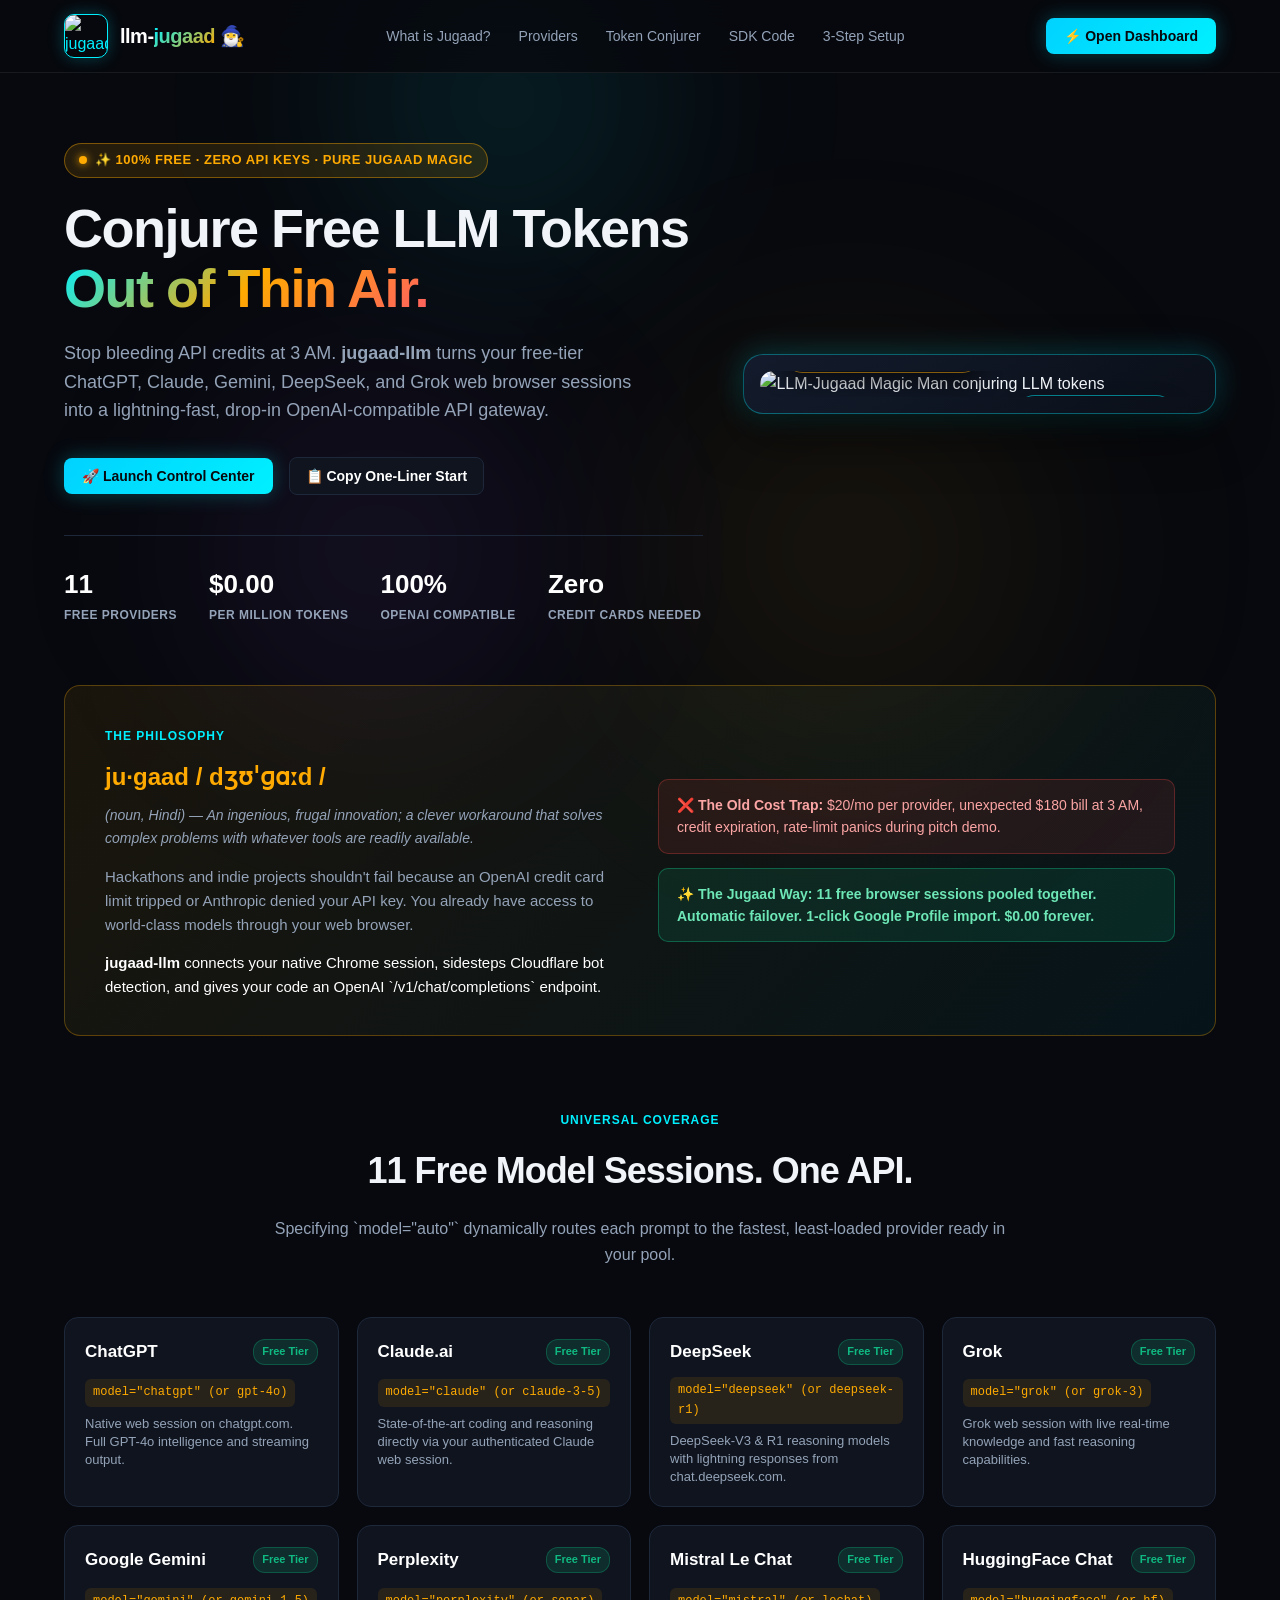
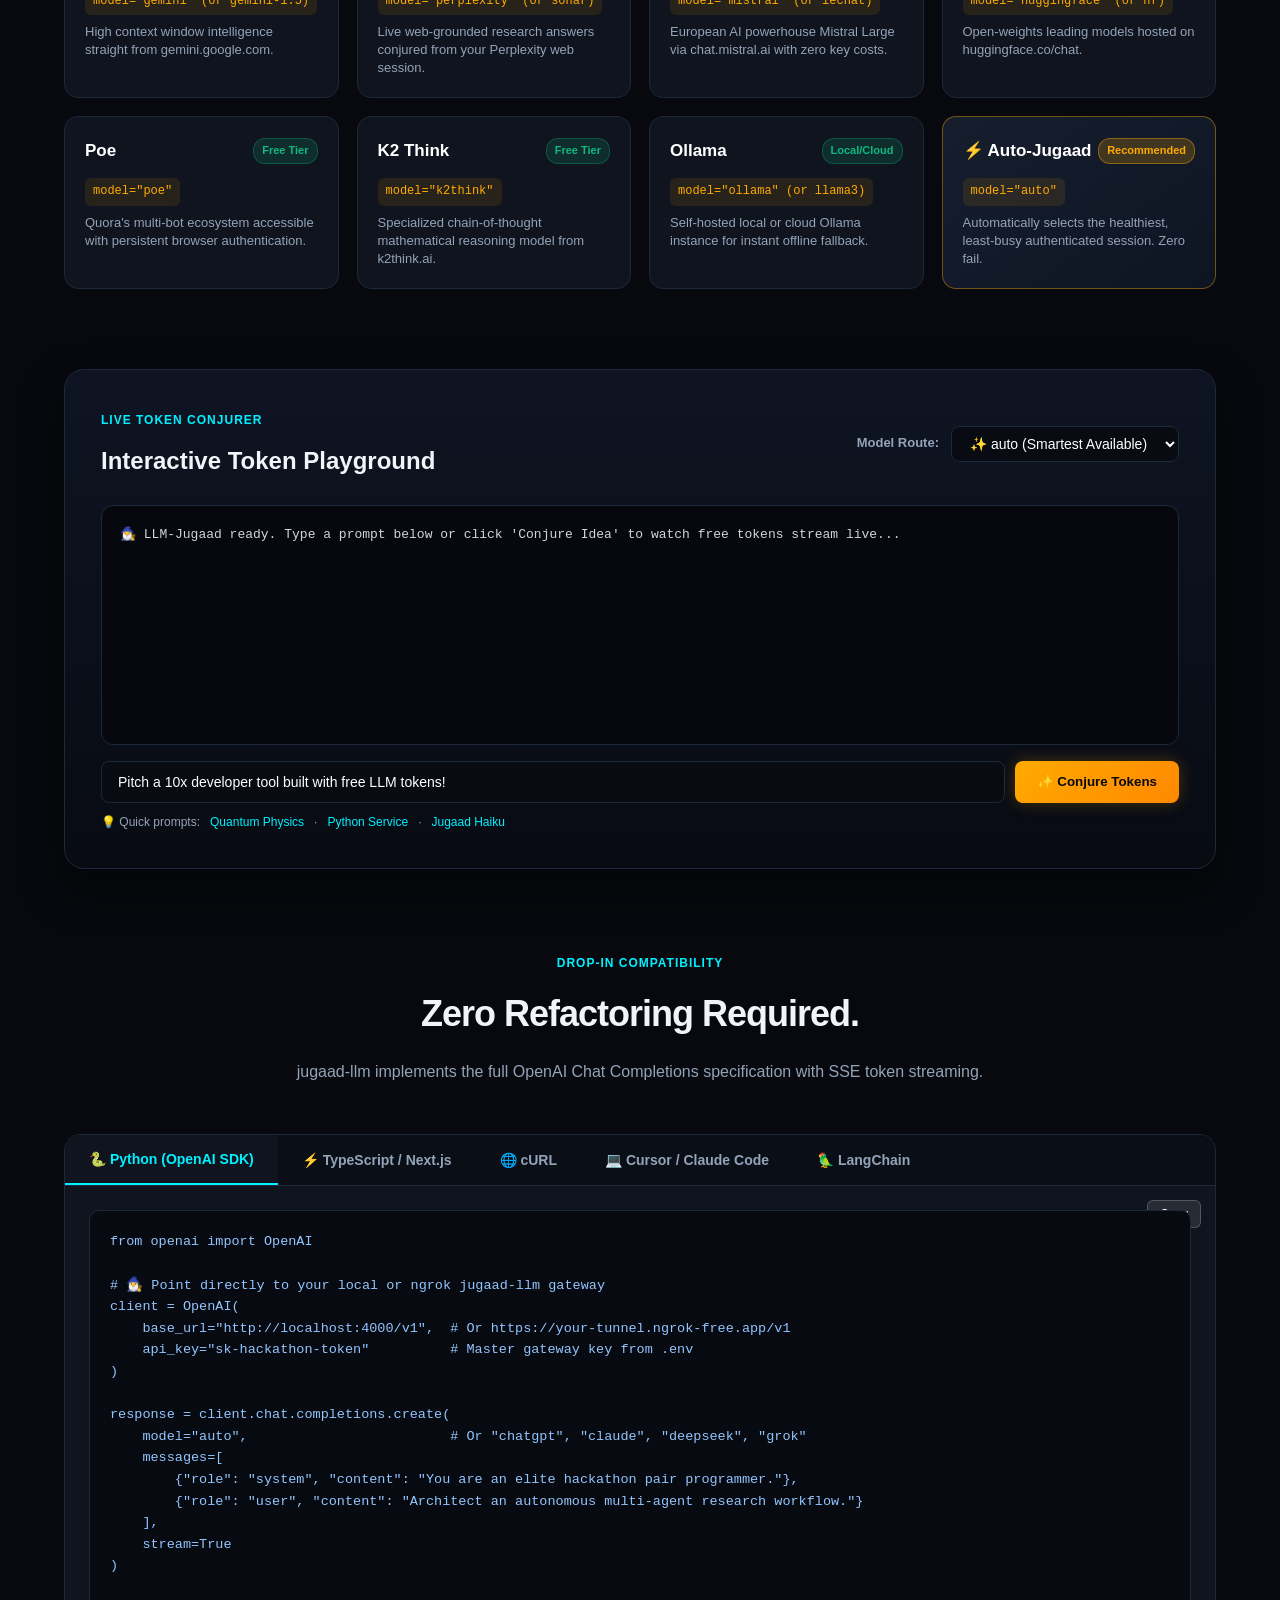
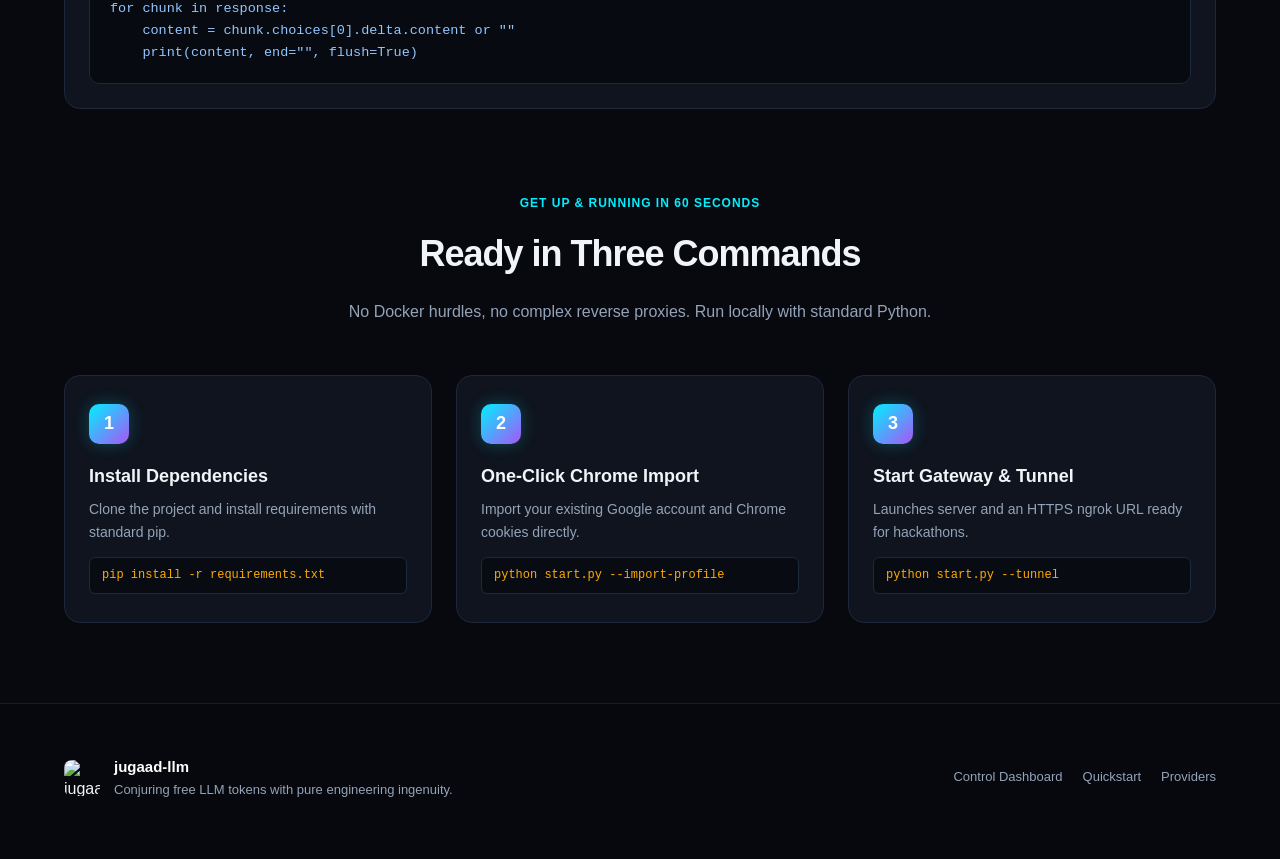
==== commit 88173d54: "Hide brag-output in .gitignore and rename project llm-jugaad to jugaad-llm - Added brag-output/ to ." ====
--- a/docs/index.html
+++ b/docs/index.html
@@ -3,9 +3,9 @@
 <head>
   <meta charset="utf-8">
   <meta name="viewport" content="width=device-width, initial-scale=1">
-  <title>llm-jugaad 🧙‍♂️ | Free LLM Token Gateway</title>
+  <title>jugaad-llm 🧙‍♂️ | Free LLM Token Gateway</title>
   <meta name="description" content="Conjure unlimited free LLM tokens from your free ChatGPT, Claude, Gemini, DeepSeek, and Grok web sessions into a drop-in OpenAI-compatible API gateway.">
-  <link rel="icon" type="image/jpeg" href="assets/llm-jugaad-badge.jpg">
+  <link rel="icon" type="image/jpeg" href="assets/jugaad-llm-badge.jpg">
   <style>
     :root {
       --bg: #07090e;
@@ -718,7 +718,7 @@
   <header>
     <div class="container nav">
       <a href="#" class="brand-group">
-        <img src="assets/llm-jugaad-badge.jpg" alt="llm-jugaad logo" class="brand-logo-img">
+        <img src="assets/jugaad-llm-badge.jpg" alt="jugaad-llm logo" class="brand-logo-img">
         <div class="brand-title">llm-<span>jugaad</span> 🧙‍♂️</div>
       </a>
       <div class="nav-links">
@@ -749,7 +749,7 @@
           <span class="magic-text">Out of Thin Air.</span>
         </h1>
         <p class="hero-desc">
-          Stop bleeding API credits at 3 AM. <b>llm-jugaad</b> turns your free-tier ChatGPT, Claude, Gemini, DeepSeek, and Grok web browser sessions into a lightning-fast, drop-in OpenAI-compatible API gateway.
+          Stop bleeding API credits at 3 AM. <b>jugaad-llm</b> turns your free-tier ChatGPT, Claude, Gemini, DeepSeek, and Grok web browser sessions into a lightning-fast, drop-in OpenAI-compatible API gateway.
         </p>
         <div class="hero-actions">
           <button onclick="openDashboard()" class="btn-glow">
@@ -783,7 +783,7 @@
       <div class="hero-visual">
         <div class="hero-card">
           <div class="hero-img-wrap">
-            <img src="assets/llm-jugaad-hero.jpg" alt="LLM-Jugaad Magic Man conjuring LLM tokens" class="hero-img">
+            <img src="assets/jugaad-llm-hero.jpg" alt="LLM-Jugaad Magic Man conjuring LLM tokens" class="hero-img">
             <div class="magic-pill pill-top-right">
               ⚡ <span>API PORT: <b>ACTIVE</b></span>
             </div>
@@ -805,7 +805,7 @@
           Hackathons and indie projects shouldn't fail because an OpenAI credit card limit tripped or Anthropic denied your API key. You already have access to world-class models through your web browser.
         </p>
         <p style="color: #fff; font-size: 15px; font-weight: 500;">
-          <b>llm-jugaad</b> connects your native Chrome session, sidesteps Cloudflare bot detection, and gives your code an OpenAI `/v1/chat/completions` endpoint.
+          <b>jugaad-llm</b> connects your native Chrome session, sidesteps Cloudflare bot detection, and gives your code an OpenAI `/v1/chat/completions` endpoint.
         </p>
       </div>
 
@@ -961,7 +961,7 @@
       <div id="chat-stream" class="chat-window">🧙‍♂️ LLM-Jugaad ready. Type a prompt below or click 'Conjure Idea' to watch free tokens stream live...</div>
 
       <div class="input-bar">
-        <input type="text" id="play-input" placeholder="e.g. Pitch a crazy AI hackathon project using llm-jugaad..." value="Pitch a 10x developer tool built with free LLM tokens!">
+        <input type="text" id="play-input" placeholder="e.g. Pitch a crazy AI hackathon project using jugaad-llm..." value="Pitch a 10x developer tool built with free LLM tokens!">
         <button class="btn-conjure" onclick="streamDemo()">
           ✨ Conjure Tokens
         </button>
@@ -979,7 +979,7 @@
       <div class="section-title-wrap">
         <span class="section-badge">Drop-In Compatibility</span>
         <h2 class="section-title">Zero Refactoring Required.</h2>
-        <p class="section-subtitle">llm-jugaad implements the full OpenAI Chat Completions specification with SSE token streaming.</p>
+        <p class="section-subtitle">jugaad-llm implements the full OpenAI Chat Completions specification with SSE token streaming.</p>
       </div>
 
       <div class="tabs-container">
@@ -995,7 +995,7 @@
           <button class="copy-btn" onclick="copyCode('code-py')">Copy</button>
           <pre id="code-py" class="code-box"><code>from openai import OpenAI
 
-# 🧙‍♂️ Point directly to your local or ngrok llm-jugaad gateway
+# 🧙‍♂️ Point directly to your local or ngrok jugaad-llm gateway
 client = OpenAI(
     base_url="http://localhost:4000/v1",  # Or https://your-tunnel.ngrok-free.app/v1
     api_key="sk-hackathon-token"          # Master gateway key from .env
@@ -1020,7 +1020,7 @@
           <pre id="code-ts" class="code-box"><code>import { createOpenAI } from '@ai-sdk/openai';
 import { streamText } from 'ai';
 
-// 🧙‍♂️ Drop-in OpenAI provider pointed to llm-jugaad
+// 🧙‍♂️ Drop-in OpenAI provider pointed to jugaad-llm
 const jugaad = createOpenAI({
   baseURL: 'http://localhost:4000/v1',
   apiKey: 'sk-hackathon-token',
@@ -1118,9 +1118,9 @@
   <footer>
     <div class="container footer-content">
       <div class="footer-left">
-        <img src="assets/llm-jugaad-logo.jpg" alt="llm-jugaad mascot">
+        <img src="assets/jugaad-llm-logo.jpg" alt="jugaad-llm mascot">
         <div>
-          <b style="color: #fff; font-size: 15px;">llm-jugaad</b>
+          <b style="color: #fff; font-size: 15px;">jugaad-llm</b>
           <p class="footer-text">Conjuring free LLM tokens with pure engineering ingenuity.</p>
         </div>
       </div>
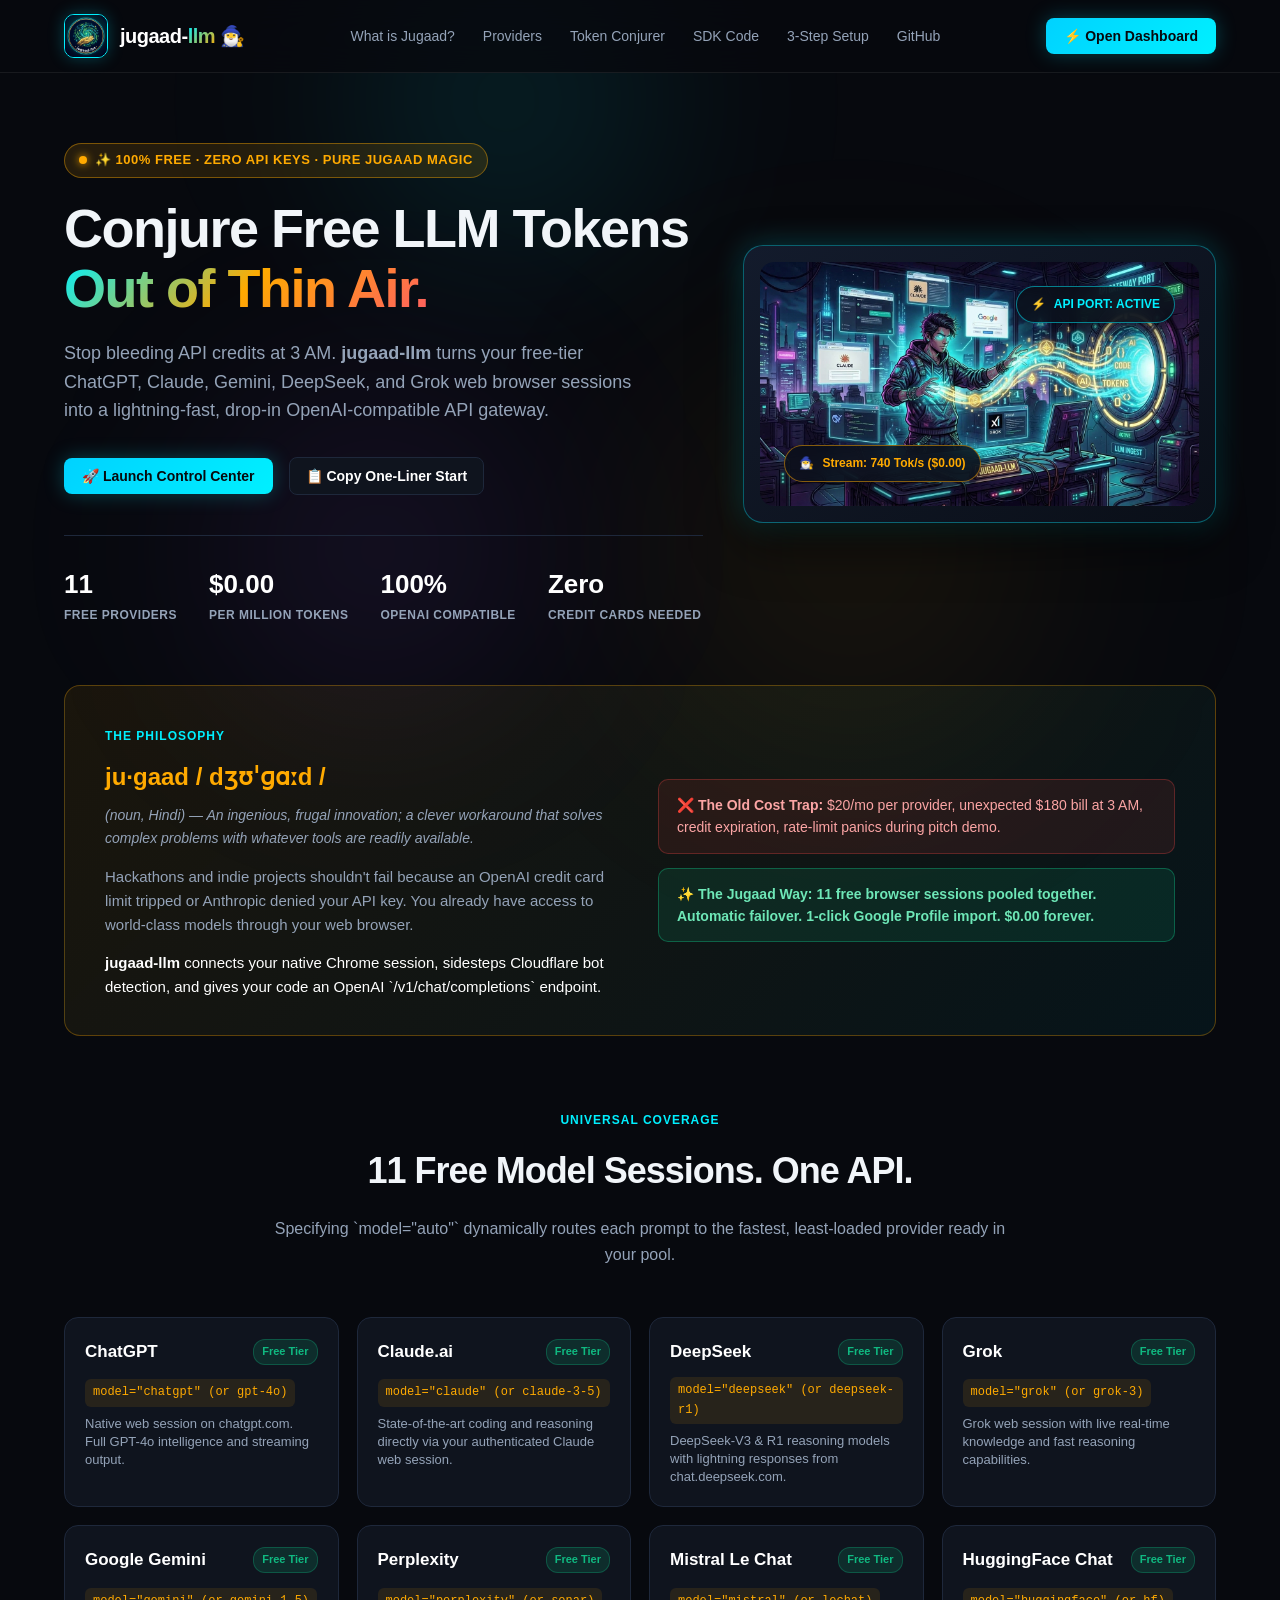
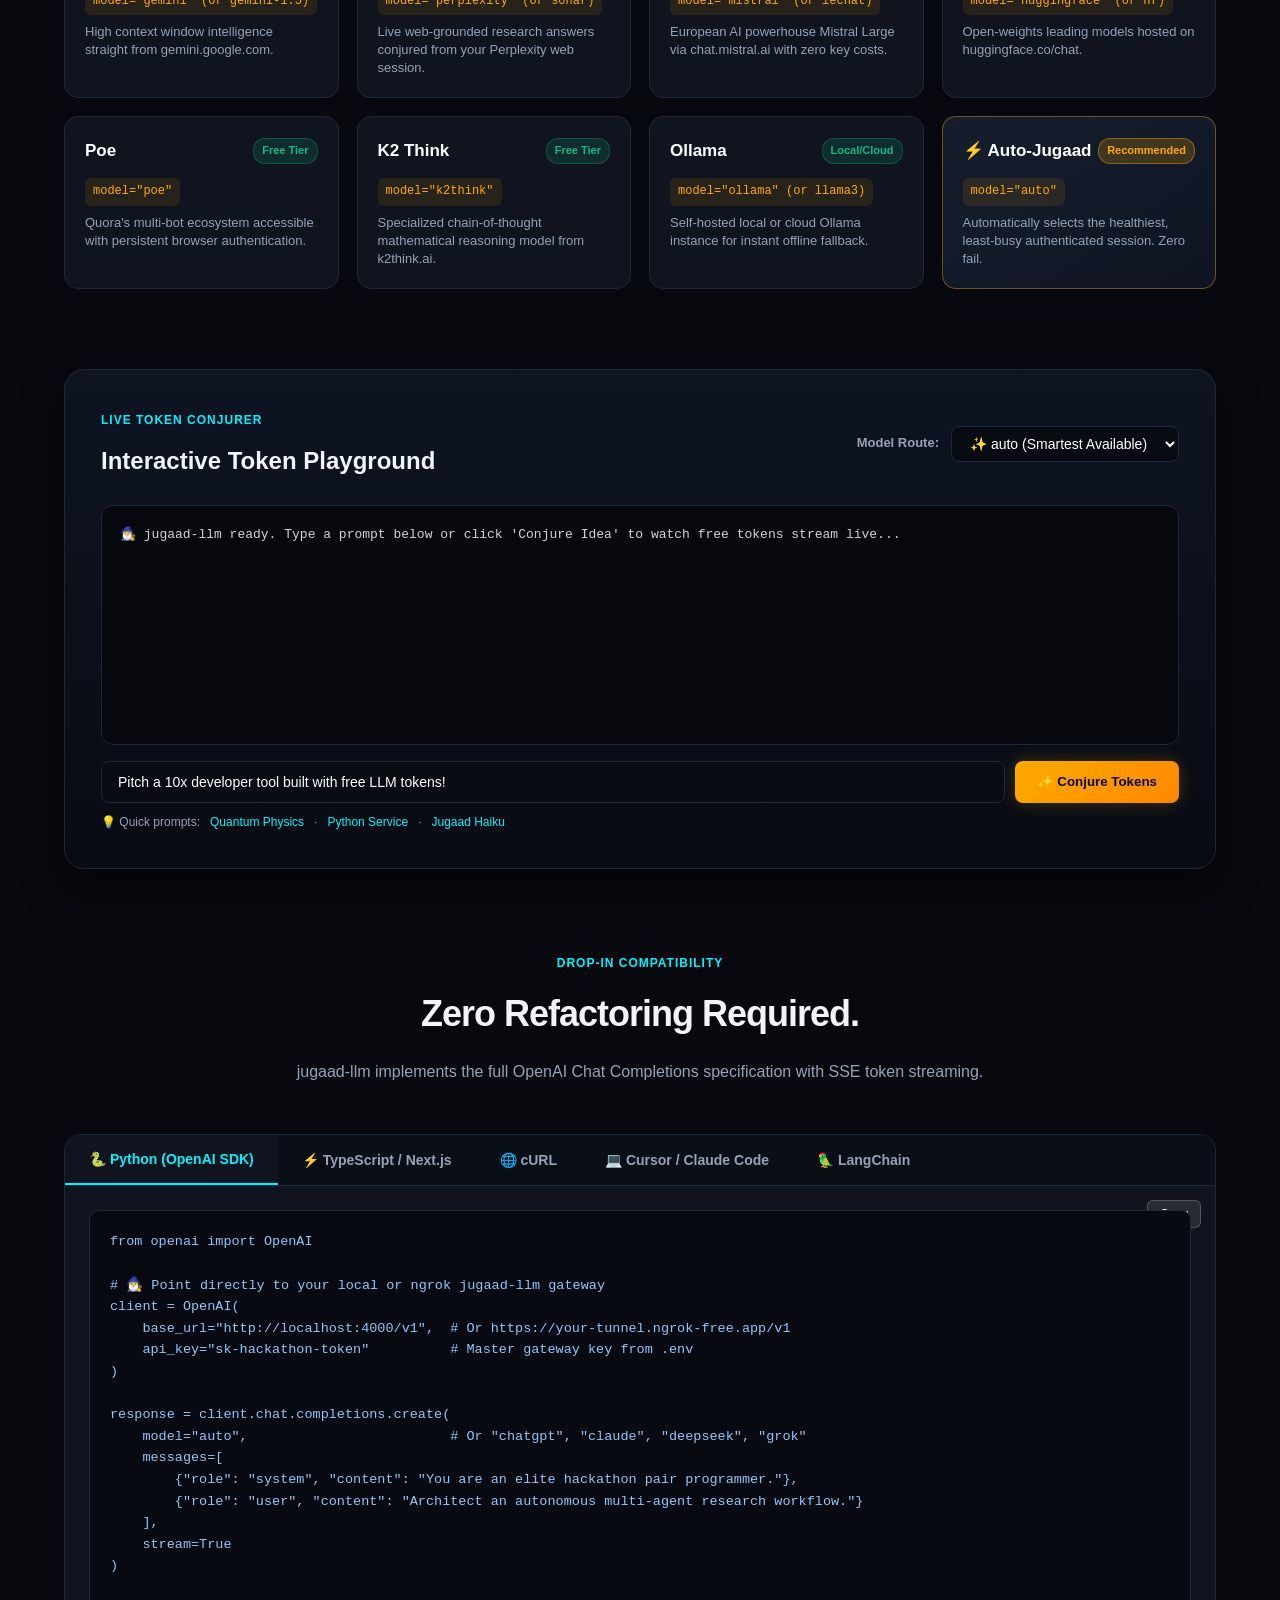
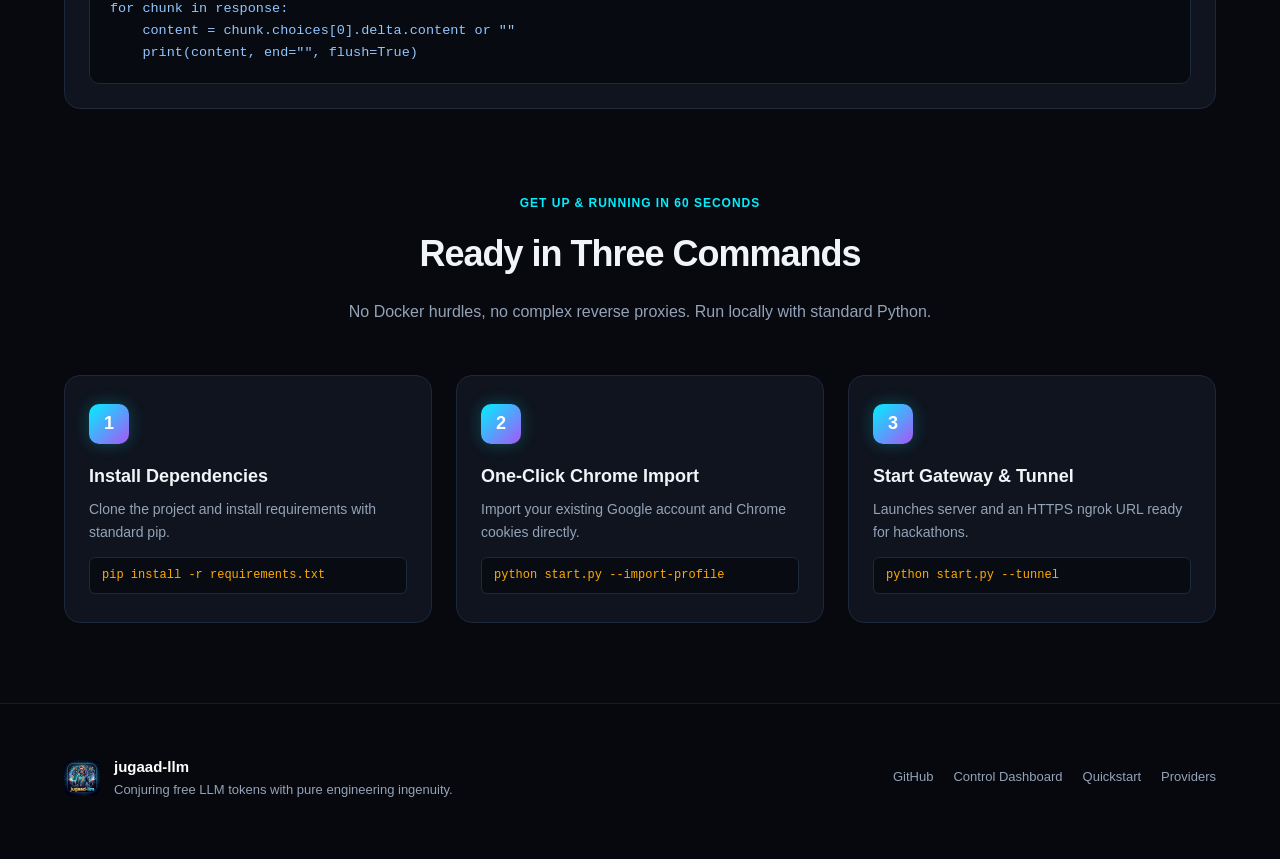
==== commit 7534fe2b: "Update project branding to jugaad-llm and fix broken assets on GitHub Pages - Replace llm-jugaad wit" ====
--- a/docs/index.html
+++ b/docs/index.html
@@ -719,7 +719,7 @@
     <div class="container nav">
       <a href="#" class="brand-group">
         <img src="assets/jugaad-llm-badge.jpg" alt="jugaad-llm logo" class="brand-logo-img">
-        <div class="brand-title">llm-<span>jugaad</span> 🧙‍♂️</div>
+        <div class="brand-title">jugaad-<span>llm</span> 🧙‍♂️</div>
       </a>
       <div class="nav-links">
         <a href="#jugaad">What is Jugaad?</a>
@@ -727,6 +727,7 @@
         <a href="#playground">Token Conjurer</a>
         <a href="#integration">SDK Code</a>
         <a href="#setup">3-Step Setup</a>
+        <a href="https://github.com/balajianbalagan/jugaad-llm" target="_blank" rel="noopener">GitHub</a>
       </div>
       <div class="nav-actions">
         <button onclick="openDashboard()" class="btn-glow">
@@ -755,7 +756,7 @@
           <button onclick="openDashboard()" class="btn-glow">
             🚀 Launch Control Center
           </button>
-          <button class="btn-secondary" onclick="copySnippet('git clone https://github.com/<owner>/<repo> && cd useful-projects && pip install -r requirements.txt && python start.py --tunnel')">
+          <button class="btn-secondary" onclick="copySnippet('git clone https://github.com/balajianbalagan/jugaad-llm.git && cd jugaad-llm && pip install -r requirements.txt && python start.py --tunnel')">
             📋 Copy One-Liner Start
           </button>
         </div>
@@ -783,7 +784,7 @@
       <div class="hero-visual">
         <div class="hero-card">
           <div class="hero-img-wrap">
-            <img src="assets/jugaad-llm-hero.jpg" alt="LLM-Jugaad Magic Man conjuring LLM tokens" class="hero-img">
+            <img src="assets/jugaad-llm-hero.jpg" alt="jugaad-llm Magic Man conjuring LLM tokens" class="hero-img">
             <div class="magic-pill pill-top-right">
               ⚡ <span>API PORT: <b>ACTIVE</b></span>
             </div>
@@ -958,7 +959,7 @@
         </div>
       </div>
 
-      <div id="chat-stream" class="chat-window">🧙‍♂️ LLM-Jugaad ready. Type a prompt below or click 'Conjure Idea' to watch free tokens stream live...</div>
+      <div id="chat-stream" class="chat-window">🧙‍♂️ jugaad-llm ready. Type a prompt below or click 'Conjure Idea' to watch free tokens stream live...</div>
 
       <div class="input-bar">
         <input type="text" id="play-input" placeholder="e.g. Pitch a crazy AI hackathon project using jugaad-llm..." value="Pitch a 10x developer tool built with free LLM tokens!">
@@ -1125,6 +1126,7 @@
         </div>
       </div>
       <div class="footer-nav">
+        <a href="https://github.com/balajianbalagan/jugaad-llm" target="_blank" rel="noopener">GitHub</a>
         <a href="javascript:void(0)" onclick="openDashboard()">Control Dashboard</a>
         <a href="#setup">Quickstart</a>
         <a href="#providers">Providers</a>
